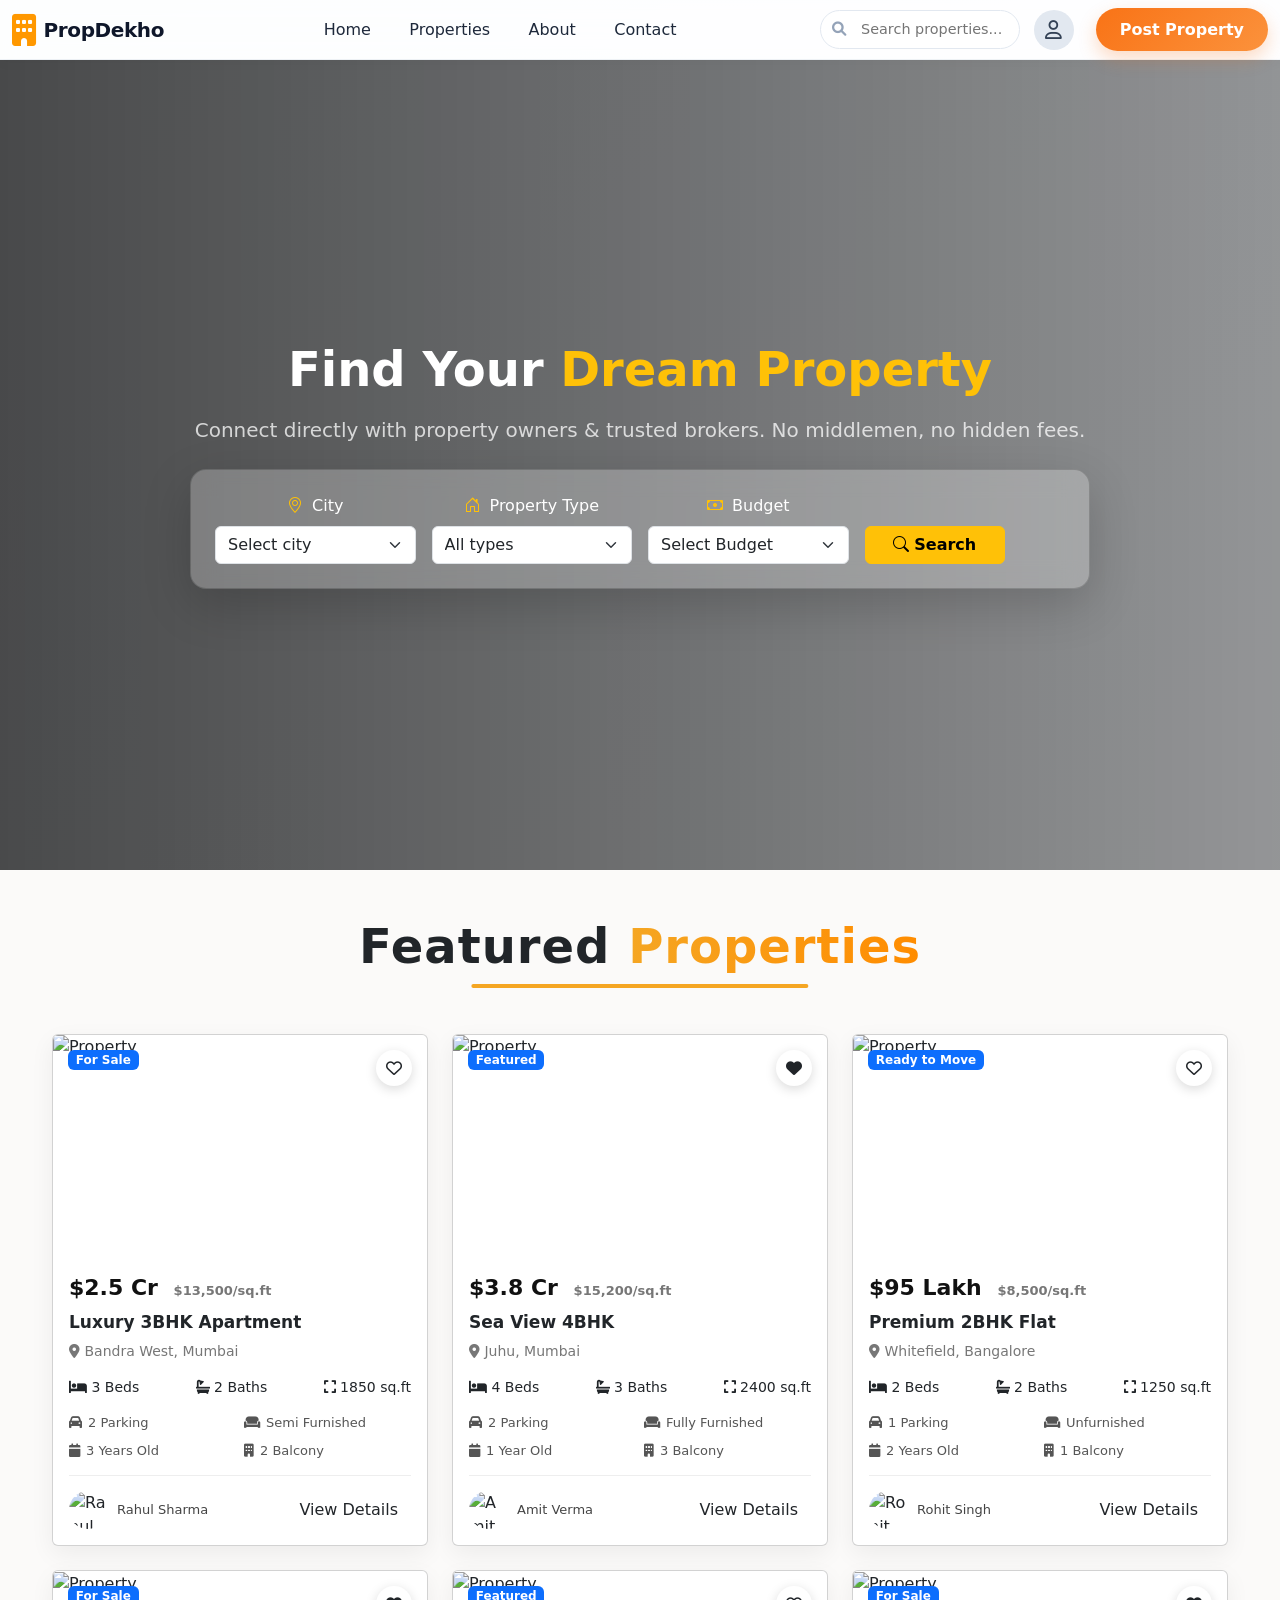
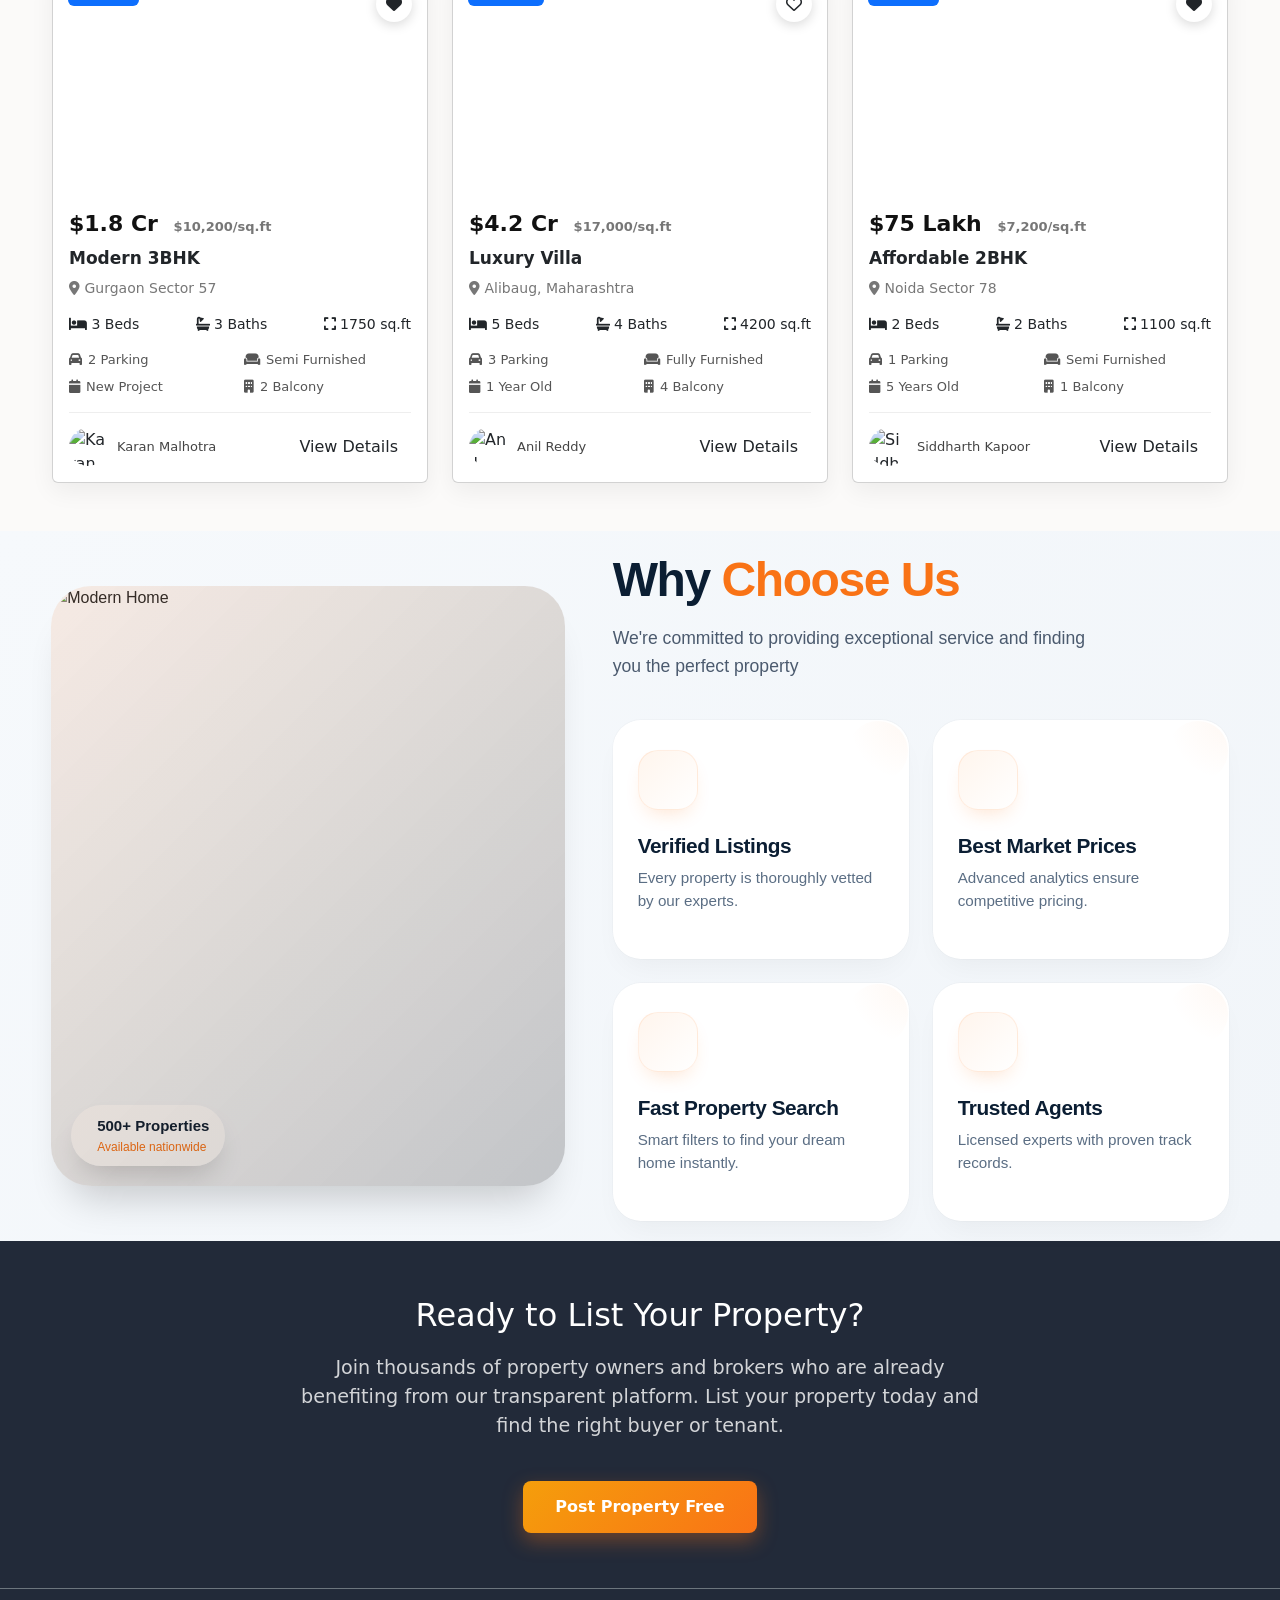
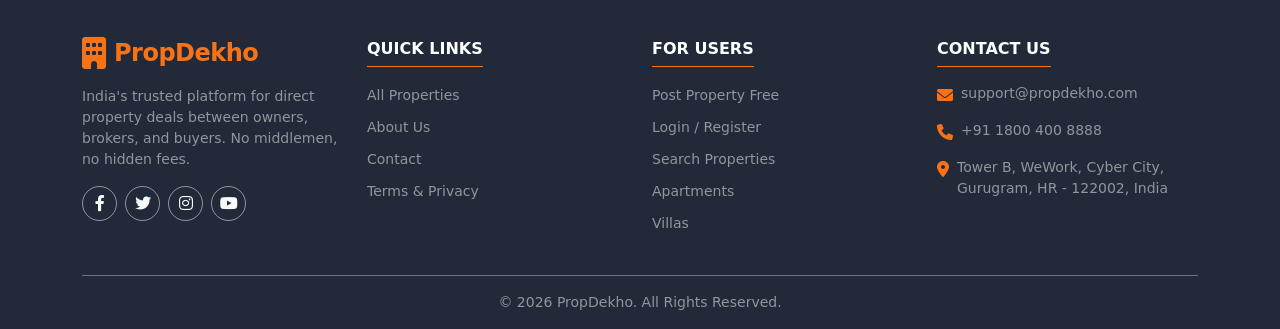
==== index.html @ 23acc767 "Fist comment" ====
<!DOCTYPE html>
<html lang="en">

<head>
  <meta charset="UTF-8">
  <meta name="viewport" content="width=device-width, initial-scale=1.0">
  <title>PropDekho · Modern Navbar with Features</title>
  <link rel="stylesheet" href="nav.css">
  <link rel="stylesheet" href="style.css">
  <!-- Bootstrap 5 CSS -->
  <link href="https://cdn.jsdelivr.net/npm/bootstrap@5.3.2/dist/css/bootstrap.min.css" rel="stylesheet">
  <link href="https://cdn.jsdelivr.net/npm/bootstrap-icons@1.11.3/font/bootstrap-icons.css" rel="stylesheet">

  <!-- Font Awesome 6 (icons) -->
  <link rel="stylesheet" href="https://cdnjs.cloudflare.com/ajax/libs/font-awesome/6.0.0-beta3/css/all.min.css">
  <!-- Google Font: Inter (modern) -->
  <link
    href="https://fonts.googleapis.com/css2?family=Inter:opsz,wght@14..32,400;14..32,500;14..32,600;14..32,700&display=swap"
    rel="stylesheet">

  <style>
:root {
    --navy: #1d2636;
    --orange: #ff9800;
}

.text-navy { color: var(--navy); }
.text-orange { color: var(--orange); }

#authOverlay {
    position: fixed;
    top: 0;
    left: 0;
    width: 100%;
    height: 100%;
    z-index: 999;
    background: rgba(0, 0, 0, 0.4);
    backdrop-filter: blur(8px);
    -webkit-backdrop-filter: blur(8px);
    opacity: 0; /* Shuru mein invisible */
    transition: opacity 0.3s ease;
}
#authOverlay.active {
    opacity: 1; 
}
.auth-modal {
    position: fixed;
    top: 90px;
    left: 50%;
    transform: translateX(-50%) scale(0.95);
    opacity: 0;
    transition: all 0.3s ease;
    z-index: 1050; 
    pointer-events: auto;   
    width: 90%;
    max-width: 420px;
}
.auth-modal.active {
    opacity: 1;
    transform: translateX(-50%) scale(1);
}
@media (max-width: 576px) {
    .auth-modal {
        top: calc(var(--navbar-height, 60px) + 25px); 
        width: 95%;
    }
}
.auth-card {
    background: #fff;
    border-radius: 20px;
    border-top: 6px solid var(--orange);
    box-shadow: 0 20px 40px rgba(0,0,0,0.08);
    overflow: hidden;
    padding: 25px;
}
.form-control {
    padding: 12px 16px;
    border-radius: 12px;
    border: 1.5px solid #ebebeb;
    background-color: #fbfbfb;
    transition: all 0.2s ease;
}
.form-control:focus {
    border-color: var(--orange);
    box-shadow: 0 0 0 4px rgba(255,152,0,0.1);
    outline: none;
}
.btn-orange {
    background-color: var(--orange);
    color: white;
    padding: 12px;
    font-weight: 600;
    border-radius: 12px;
    border: none;
    width: 100%;
    margin-top: 10px;
    transition: 0.3s;
}
.btn-orange:hover {
    background-color: #e68a00;
    transform: translateY(-2px);
    box-shadow: 0 8px 20px rgba(255,152,0,0.25);
}
.close-btn {
    position: absolute;
    top: -3px;
    right: -2px;
    width: 35px;
    height: 35px;
    border-radius: 50%;
    display: flex;
    align-items: center;         
    justify-content: center;    
    font-size: 20px;
    font-weight: bold;           
    line-height: 1;              
    color: #121111;
    cursor: pointer;
    z-index: 1001;
    box-shadow: 0 4px 12px rgba(0,0,0,0.15);
    transition: all 0.3s ease;
}
.fade-in {
    animation: fadeIn 0.4s ease-in;
}
@keyframes fadeIn {
    from { opacity: 0; transform: translateY(10px); }
    to { opacity: 1; transform: translateY(0); }
}
.login-link, #switchToSignup, #switchToLogin {
    cursor: pointer;
    text-decoration: none;
    font-weight: 600;
    color: var(--navy);
}
.login-link:hover, #switchToSignup:hover, #switchToLogin:hover {
   color: var(--orange); 
  }
#signupForm { 
  max-height: 80vh;
 overflow-y: auto; 
}
  </style>


</head>

<body>

  <!----------------------------------- Modern Sticky Navbar ------------------------------>
  <!--------------------------------------------------------------------------------------->
  <nav class="navbar navbar-expand-lg fixed-top navbar-modern" id="mainNavbar">
    <div class="container-fluid ">
      <!-- Logo -->
      <a class="navbar-brand" href="#">
        <i class="fas fa-building"></i> PropDekho
      </a>
      <!-------------------------------------- dropdown mobile  ------------------------------->
      <!--------------------------------------------------------------------------------------->
      <div class="dropdown mobile ms-auto me-1">
        <button class="btn dropdown-toggle no-arrow p-0" type="button" data-bs-toggle="dropdown" aria-expanded="false">
          <div class="user-avatar">
            <i class="far fa-user"></i>
          </div>
        </button>
        <ul class="dropdown-menu dropdown-menu-end mt-2 p-2" style="min-width: 200px;">
          <li><a class="dropdown-item" href="#" id="openSignup"><i class="bi bi-person"></i>Signup</a></li>
          <li><a class="dropdown-item" href="#" id="openLogin"><i class="bi bi-box-arrow-in-right"></i>Login</a></li>

        </ul>
      </div>
      <!-------------------------------------- Animated hamburger ----------------------------->
      <!--------------------------------------------------------------------------------------->
      <button class="navbar-toggler" type="button" data-bs-toggle="collapse" data-bs-target="#navbarContent"
        aria-controls="navbarContent" aria-expanded="false" aria-label="Toggle navigation">
        <i class="fas fa-bars"></i>
      </button>
      <!------------------------- Main navigation with mega dropdown ------------------------->
      <!-------------------------------------------------------------------------------------->

      <div class="collapse navbar-collapse" id="navbarContent">
        <ul class="navbar-nav mx-auto mb-2 mb-lg-0">
          <li class="nav-item">
            <a class="nav-link" href="#"><span>Home</span></a>
          </li>
          <li class="nav-item ">
            <a class="nav-link" href="#"> <span>Properties</span> </a>
          </li>
          <li class="nav-item">
            <a class="nav-link" href="#"><span>About</span></a>
          </li>
          <li class="nav-item">
            <a class="nav-link" href="#"><span>Contact</span></a>
          </li>
        </ul>
        <!---------------------------------- Search bar (desktop)------------------------------->
        <!-------------------------------------------------------------------------------------->
        <div class="right-actions">
          <div class="search-wrapper d-none d-lg-flex">
            <i class="fas fa-search search-icon-absolute"></i>
            <input type="text" class="search-input" placeholder="Search properties...">
          </div>
          <!----------------------- User avatar dropdown (laptop desktop)------------------------->
          <!-------------------------------------------------------------------------------------->
          <div class="dropdown desktop">
            <button class="btn dropdown-toggle no-arrow p-0" type="button" data-bs-toggle="dropdown"
              aria-expanded="false">
              <div class="user-avatar">
                <i class="far fa-user"></i>
              </div>
            </button>
            <ul class="dropdown-menu dropdown-menu-end mt-2 p-2" style="min-width: 200px;">
              <li><a class="dropdown-item" href="#" id="openSignup2"><i class="bi bi-person me-1"></i>Signup</a></li>
              <li><a class="dropdown-item" href="#" id="openLogin2"><i class="bi bi-box-arrow-in-right me-1"></i>Login</a></li>
            </ul>
          </div>
          <!----------------- Prominent post property button --------------->
          <button class="btn-post ms-2">Post Property</button>
        </div>
      </div>
    </div>
  </nav>


  <!-----------------------HERO SECTION ------------------------->
  <!--------------------------------------------------------------->
  <section class="hero d-flex align-items-center text-center text-white">
    <div class="container position-relative z-2">
      <div class="row justify-content-center">
        <div class="col-lg-10">

          <h1 class="fw-bold mb-3 display-5">
            Find Your <span class="text-warning">Dream Property</span>
          </h1>

          <p class="mb-4 fs-5 opacity-75">
            Connect directly with property owners & trusted brokers. No middlemen, no hidden fees.
          </p>

          <div class="card bg-white bg-opacity-25 text-dark shadow-lg rounded-4 p-3 p-lg-4 mx-auto"
            style="max-width: 900px; backdrop-filter: blur(12px);">

            <div class="row g-3 align-items-end">

              <!-- CITY -->
              <div class="col-12 col-sm-6 col-md-3">
                <label class="form-label text-white">
                  <i class="bi bi-geo-alt text-warning me-1"></i> City
                </label>
                <select class="form-select">
                  <option>Select city</option>
                  <option>Hyd</option>
                  <option>Mpk</option>
                  <option>Kpk</option>
                </select>
              </div>

              <!-- PROPERTY TYPE -->
              <div class="col-12 col-sm-6 col-md-3">
                <label class="form-label text-white">
                  <i class="bi bi-house-door text-warning me-1"></i> Property Type
                </label>
                <select class="form-select">
                  <option>All types</option>
                  <option>Apartment</option>
                  <option>Villa</option>
                  <option>Office</option>
                </select>
              </div>

              <!-- BUDGET -->
              <div class="col-12 col-sm-6 col-md-3">
                <label class="form-label text-white">
                  <i class="bi bi-cash text-warning me-1"></i> Budget
                </label>
                <select class="form-select">
                  <option>Select Budget</option>
                  <option>10k - 50k</option>
                  <option>50k - 1L</option>
                  <option>1L+</option>
                </select>
              </div>

              <div class="col-12 col-sm-6 col-md-3 d-flex justify-content-start">
                <button class="btn btn-warning fw-semibold h-100" style="width: 140px;">
                  <i class="bi bi-search"></i> Search
                </button>
              </div>

            </div>
          </div>
        </div>
      </div>
    </div>
  </section>
  <!----------------------- Properties SECTION ------------------------->
  <!--------------------------------------------------------------->

  <section class="card-section py-5">
    <div class="container-fluid ">

      <div class="section-heading text-center">
        <h1 class="main-heading ">
          Featured <span>Properties</span>
        </h1>
      </div>

      <div class="row g-4" id="propertyRow"></div>
    </div>
  </section>

  <!----------------------- About section ------------------------->
  <!--------------------------------------------------------------->
  <section class="why-choose-section">

    <div class="section-container">

      <div class="split-layout">

        <!-- Left Image -->

        <div class="image-side">

          <img src="https://images.unsplash.com/photo-1560518883-ce09059eeffa" alt="Modern Home">

          <div class="image-badge">

            <i data-feather="home"></i>

            <div class="badge-text">
              500+ Properties
              <span>Available nationwide</span>
            </div>

          </div>

        </div>


        <!-- Right Content -->

        <div class="content-side">

          <div class="content-header">

            <h2>
              Why <span class="highlight">Choose Us</span>
            </h2>

            <p>We're committed to providing exceptional service and finding you the perfect property</p>

          </div>


          <div class="cards-grid">

            <div class="feature-card">
              <div class="icon-wrapper">
                <i data-feather="check-circle"></i>
              </div>
              <h3 class="feature-title">Verified Listings</h3>
              <p class="feature-desc">Every property is thoroughly vetted by our experts.</p>
            </div>


            <div class="feature-card">
              <div class="icon-wrapper">
                <i data-feather="trending-down"></i>
              </div>
              <h3 class="feature-title">Best Market Prices</h3>
              <p class="feature-desc">Advanced analytics ensure competitive pricing.</p>
            </div>


            <div class="feature-card">
              <div class="icon-wrapper">
                <i data-feather="zap"></i>
              </div>
              <h3 class="feature-title">Fast Property Search</h3>
              <p class="feature-desc">Smart filters to find your dream home instantly.</p>
            </div>


            <div class="feature-card">
              <div class="icon-wrapper">
                <i data-feather="shield"></i>
              </div>
              <h3 class="feature-title">Trusted Agents</h3>
              <p class="feature-desc">Licensed experts with proven track records.</p>
            </div>

          </div>

        </div>

      </div>

    </div>

  </section>

   <!----------------------- Why Choose Us section ------------------------->
  <!------------------------------------------------------------------------>
  <section class="cta">
    <div class="container cta-box">
      <h2>Ready to List Your Property?</h2>
      <p>
        Join thousands of property owners and brokers who are already
        benefiting from our transparent platform. List your property today
        and find the right buyer or tenant.
      </p>

      <div class="cta-buttons">
        <a href="#" class="btn-primary">Post Property Free</a>
      </div>
    </div>
  </section>

  <!----------------------- footer section ------------------------->
  <!--------------------------------------------------------------->
  <footer class="text-white pt-5 pb-3 border-top border-secondary" style="background-color: #222A39;">
    <div class="container">
      <div class="row gy-4">

        <div class="col-12 col-md-6 col-lg-3">
          <div class="d-flex align-items-center gap-2 mb-3">
            <div style="color: #F97316; font-size: 2rem; line-height: 1;">
              <i class="fas fa-building"></i>
            </div>
            <h4 class="fw-bold mb-0" style="color: #F97316; letter-spacing: -0.5px;">
              PropDekho
            </h4>
          </div>

          <p class="text-white-50 small mb-3">
            India's trusted platform for direct property deals between owners, brokers, and buyers. No middlemen, no
            hidden fees.
          </p>

          <div class="d-flex gap-2">
            <a href="#" class="btn btn-outline-light rounded-circle social-icon-btn"
              style="width: 35px; height: 35px; display: flex; align-items: center; justify-content: center;">
              <i class="fab fa-facebook-f"></i>
            </a>

            <a href="#" class="btn btn-outline-light rounded-circle social-icon-btn"
              style="width: 35px; height: 35px; display: flex; align-items: center; justify-content: center;">
              <i class="fab fa-twitter"></i>
            </a>

            <a href="#" class="btn btn-outline-light rounded-circle social-icon-btn"
              style="width: 35px; height: 35px; display: flex; align-items: center; justify-content: center;">
              <i class="fab fa-instagram"></i>
            </a>

            <a href="#" class="btn btn-outline-light rounded-circle social-icon-btn"
              style="width: 35px; height: 35px; display: flex; align-items: center; justify-content: center;">
              <i class="fab fa-youtube"></i>
            </a>
          </div>
        </div>

        <div class="col-6 col-md-6 col-lg-3">
          <h6 class="fw-bold mb-3 border-bottom pb-2 d-inline-block" style="border-color: #F97316 !important;">
            QUICK LINKS
          </h6>
          <ul class="list-unstyled">
            <li class="mb-2"><a href="#" class="text-white-50 text-decoration-none small">All Properties</a></li>
            <li class="mb-2"><a href="#" class="text-white-50 text-decoration-none small">About Us</a></li>
            <li class="mb-2"><a href="#" class="text-white-50 text-decoration-none small">Contact</a></li>
            <li><a href="#" class="text-white-50 text-decoration-none small">Terms & Privacy</a></li>
          </ul>
        </div>

        <div class="col-6 col-md-6 col-lg-3">
          <h6 class="fw-bold mb-3 border-bottom pb-2 d-inline-block" style="border-color: #F97316 !important;">
            FOR USERS
          </h6>
          <ul class="list-unstyled">
            <li class="mb-2"><a href="#" class="text-white-50 text-decoration-none small">Post Property Free</a></li>
            <li class="mb-2"><a href="#" class="text-white-50 text-decoration-none small">Login / Register</a></li>
            <li class="mb-2"><a href="#" class="text-white-50 text-decoration-none small">Search Properties</a></li>
            <li class="mb-2"><a href="#" class="text-white-50 text-decoration-none small">Apartments</a></li>
            <li><a href="#" class="text-white-50 text-decoration-none small">Villas</a></li>
          </ul>
        </div>

        <div class="col-12 col-md-6 col-lg-3">
          <h6 class="fw-bold mb-3 border-bottom pb-2 d-inline-block" style="border-color: #F97316 !important;">
            CONTACT US
          </h6>
          <div class="d-flex align-items-start gap-2 mb-3">
            <i class="fas fa-envelope mt-1" style="color: #F97316;"></i>
            <a href="mailto:support@propdekho.com"
              class="text-white-50 text-decoration-none small">support@propdekho.com</a>
          </div>
          <div class="d-flex align-items-start gap-2 mb-3">
            <i class="fas fa-phone mt-1" style="color: #F97316;"></i>
            <a href="tel:+9118004008888" class="text-white-50 text-decoration-none small">+91 1800 400 8888</a>
          </div>
          <div class="d-flex align-items-start gap-2">
            <i class="fas fa-map-marker-alt mt-1" style="color: #F97316;"></i>
            <span class="text-white-50 small">
              Tower B, WeWork, Cyber City, Gurugram, HR - 122002, India
            </span>
          </div>
        </div>

      </div>

      <div class="border-top border-secondary mt-4 pt-3 text-center">
        <p class="text-white-50 small mb-0">© 2026 PropDekho. All Rights Reserved.</p>
      </div>
    </div>
  </footer>

 <!----------------------- Modal ------------------------->
  <!--------------------------------------------------------------->

  <!-- Overlay -->
<div id="authOverlay" class="d-none"></div>

<!-- Auth Modal -->
<div id="authModal" class="auth-modal d-none">

    <!-- Close Button -->
    <span class="close-btn" id="closeModal">&times;</span>

    <!-- LOGIN -->
    <div id="loginForm" class="auth-card fade-in">
        <div class="card-body">
            <div class="text-center mb-4">
                <h3 class="fw-bold text-navy mb-0">Login <span class="text-orange">Account</span></h3>
                <p class="text-muted small">Welcome back! Please enter your details.</p>
            </div>

            <form action="dashboard.php" method="POST">
                <div class="mb-3">
                    <label class="form-label small fw-semibold text-secondary">Email Address</label>
                    <input type="email" class="form-control form-control-lg fs-6 rounded-3" placeholder="Enter your email" required>
                </div>

                <div class="mb-3">
                    <label class="form-label small fw-semibold text-secondary">Password</label>
                    <input type="password" class="form-control form-control-lg fs-6 rounded-3" placeholder="••••••••" required>
                </div>

                <div class="d-flex justify-content-between align-items-center mb-4">
                    <div class="form-check">
                        <input type="checkbox" class="form-check-input" id="rem">
                        <label class="form-check-label small text-muted" for="rem">Remember me</label>
                    </div>
                    <a href="#" class="small text-decoration-none fw-semibold text-orange">Forgot?</a>
                </div>

                <button type="submit" class="btn btn-orange w-100 py-3 fw-bold rounded-3 border-0 shadow-sm">Sign In</button>
                
            </form>

            <div class="text-center mt-4">
                <p class="text-muted small mb-0">New here? 
                    <a href="#" id="switchToSignup" class="text-navy fw-bold text-decoration-none">Create Account</a>
                </p>
            </div>
        </div>
    </div>

    <!-- SIGNUP -->
    <div id="signupForm" class="auth-card fade-in d-none">
        <div class="card-body">
            <div class="text-center mb-4">
                <h4>Create <span class="text-orange">Account</span></h4>
                <p class="text-muted small">Fill the form to get started</p>
            </div>

            <form action="register_process.php" method="POST">
                <div class="form-group">
                    <label class="form-label">Full Name</label>
                    <input type="text" class="form-control" placeholder="Enter full name" required>
                </div>

                <div class="form-group">
                    <label class="form-label">Email Address</label>
                    <input type="email" class="form-control" placeholder="example@mail.com" required>
                </div>

                <div class="form-group">
                    <label class="form-label">Password</label>
                    <input type="password" class="form-control" placeholder="Create password" required>
                </div>

                <div class="form-group mb-3">
                    <label class="form-label">Confirm Password</label>
                    <input type="password" class="form-control" placeholder="Repeat password" required>
                </div>

                <button type="submit" class="btn-orange">Register Now</button>
            </form>

            <div class="text-center mt-3">
                <p class="text-muted small mb-0">Already a member? 
                    <a href="#" id="switchToLogin" class="login-link ms-1">Login Instead</a>
                </p>
            </div>
        </div>
    </div>

</div>
  <!-- Bootstrap JS -->
  <script src="https://cdn.jsdelivr.net/npm/bootstrap@5.3.2/dist/js/bootstrap.bundle.min.js"></script>
  <!-- Optional: scroll effect to add class -->
  <script src="script.js"></script>
  <script src="https://cdnjs.cloudflare.com/ajax/libs/feather-icons/4.29.2/feather.min.js"></script>

  <script>
    feather.replace();
  </script>
</body>

</html>
---- nav.css ----
* {
  margin: 0;
  padding: 0;
  box-sizing: border-box;
}

:root {
      --orange: #f97316;
      --orange-light: #ffedd5;
      --orange-hover: #ea580c;
      --gray-bg: #f8fafc;
      --shadow-sm: 0 4px 12px rgba(0, 0, 0, 0.03);
      --shadow-md: 0 8px 24px rgba(0, 0, 0, 0.06);
      --blur-bg: rgba(255, 255, 255, 0.8);
    }

    body {
      font-family: 'Inter', sans-serif;
      background: linear-gradient(145deg, #f1f5f9 0%, #ffffff 100%);
      /* min-height: 200vh; */
      padding-top: 60px;
    }

    /* modern navbar base */
    .navbar-modern {
      background: rgba(255, 255, 255, 0.85);
      backdrop-filter: blur(10px);
      -webkit-backdrop-filter: blur(10px);
      box-shadow: var(--shadow-sm);
      transition: all 0.3s ease;
      padding: 0.75rem 1.5rem;
    }

    .navbar-modern.navbar-scrolled {
      background: rgba(255, 255, 255, 0.95);
      backdrop-filter: blur(12px);
      box-shadow: var(--shadow-md);
    }

    /* brand */
    .navbar-brand {
      display: flex;
      align-items: center;
      gap: 0.5rem;
      font-weight: 700;
      font-size: 1.7rem;
      color: #0f172a !important;
      letter-spacing: -0.02em;
    }

    .navbar-brand i {
      color: var(--orange);
      font-size: 2rem;
      transition: transform 0.3s ease;
    }

    .navbar-brand:hover i {
      transform: rotate(-5deg) scale(1.1);
    }

    /* nav links */
    .navbar-nav .nav-link {
      font-weight: 500;
      color: #1e293b;
      padding: 0.6rem 1.2rem !important;
      border-radius: 40px;
      transition: all 0.2s;
      position: relative;
    }

    .navbar-nav .nav-link.active {
      background: var(--orange-light);
      color: var(--orange) !important;
      font-weight: 600;
    }

    /* dropdown / mega menu */
    .dropdown-menu {
      border: none;
      box-shadow: var(--shadow-md);
      border-radius: 24px;
      padding: 1.5rem;
      background: rgba(255, 255, 255, 0.98);
      backdrop-filter: blur(8px);
      margin-top: 0.5rem;
    }

    .dropdown-mega {
      min-width: 600px;
    }

    .mega-content {
      display: flex;
      gap: 2rem;
    }

    .mega-col {
      flex: 1;
    }

    .mega-col h6 {
      color: var(--orange);
      font-weight: 600;
      margin-bottom: 1rem;
      font-size: 1rem;
      letter-spacing: 0.5px;
    }

    .mega-col .dropdown-item {
      padding: 0.5rem 0;
      background: transparent;
      color: #334155;
      border-radius: 0;
      transition: padding 0.2s;
    }

    .mega-col .dropdown-item:hover {
      background: transparent;
      color: var(--orange);
      padding-left: 8px;
    }

    /* right side icons/buttons */
    .right-actions {
      display: flex;
      align-items: center;
      gap: 0.8rem;
    }

    /* search input (desktop) */
    .search-wrapper {
      position: relative;
      display: flex;
      align-items: center;
    }

    .search-input {
      border: 1px solid #e2e8f0;
      border-radius: 40px;
      padding: 0.5rem 1rem 0.5rem 2.5rem;
      font-size: 0.9rem;
      width: 200px;
      transition: width 0.3s, box-shadow 0.2s;
      background: rgba(255, 255, 255, 0.7);
    }

    .search-input:focus {
      width: 260px;
      outline: none;
      border-color: var(--orange);
      box-shadow: 0 0 0 3px rgba(249, 115, 22, 0.2);
    }

    .search-icon-absolute {
      position: absolute;
      left: 12px;
      color: #94a3b8;
      pointer-events: none;
      font-size: 0.9rem;
    }

    /* icon buttons with badge */
    .icon-btn {
      background: transparent;
      border: none;
      font-size: 1.3rem;
      color: #475569;
      padding: 0.4rem 0.6rem;
      border-radius: 50%;
      transition: all 0.2s;
      position: relative;
      display: flex;
      align-items: center;
      justify-content: center;
    }

    .icon-btn:hover {
      background: #f1f5f9;
      color: var(--orange);
    }

    .badge-count {
      position: absolute;
      top: -2px;
      right: -2px;
      background: var(--orange);
      color: white;
      font-size: 0.7rem;
      font-weight: 600;
      padding: 0.2rem 0.4rem;
      border-radius: 20px;
      min-width: 18px;
      line-height: 1;
    }

    /* Underline exactly under text */
    .nav-link span {
      position: relative;
      display: inline-block;
      /* width = text width */
    }

    .nav-link span::after {
      content: "";
      position: absolute;
      left: 0;
      bottom: -5px;
      width: 0;
      height: 1px;
      background-color: orange;
      transition: width 0.3s ease;
    }

    .nav-link:hover span::after {
      width: 100%;
    }

    .nav-link:hover {
      color: orange;
    }


    /* user avatar dropdown */
    .user-avatar {
      width: 40px;
      height: 40px;
      background: #e2e8f0;
      border-radius: 50%;
      display: flex;
      align-items: center;
      justify-content: center;
      color: #334155;
      font-size: 1.2rem;
      transition: 0.2s;
      border: 2px solid transparent;
    }

    .user-avatar:hover {
      border-color: var(--orange);
      background: #fff7ed;
    }

    .dropdown-toggle.no-arrow::after {
      display: none !important;
    }

    /* post button */
    .btn-post {
      background: linear-gradient(135deg, #f97316 0%, #fb923c 100%);
      border: none;
      padding: 0.6rem 1.5rem;
      border-radius: 40px;
      font-weight: 600;
      color: white;
      display: flex;
      align-items: center;
      gap: 0.5rem;
      transition: all 0.3s;
      box-shadow: 0 8px 18px rgba(249, 115, 22, 0.25);
    }

    .btn-post:hover {
      background: linear-gradient(135deg, #ea580c 0%, #f97316 100%);
      transform: translateY(-3px);
      box-shadow: 0 15px 25px rgba(249, 115, 22, 0.35);
    }

    /* mobile adjustments */
    @media (max-width: 991.98px) {
      .navbar-modern {
        padding: 0.5rem 1rem;
      }

      .right-actions {
        flex-direction: column;
        align-items: stretch;
        width: 100%;
        margin-top: 1rem;
        gap: 0.8rem;
      }

      .search-wrapper {
        width: 100%;
      }

      .search-input {
        width: 100%;
      }

      .search-input:focus {
        width: 100%;
      }

      .icon-btn {
        background: #f1f5f9;
        border-radius: 30px;
        padding: 0.7rem;
        justify-content: center;
        width: 100%;
      }

      .badge-count {
        right: 10px;
      }

      .user-avatar {
        width: 100%;
        border-radius: 30px;
        padding: 0.6rem;
        gap: 0.5rem;

      }

      .btn-post {
        justify-content: center;
      }

      /* mega menu on mobile becomes stacked */
      .dropdown-mega {
        min-width: auto;

      }

      .mega-content {
        flex-direction: column;
        gap: 1rem;
      }

      .navbar-collapse {
        max-height: 80vh;
        overflow-y: auto;
      }
    }

    /* hamburger animation */
    .navbar-toggler {
      border: none;
      padding: 0.5rem;
      color: #1e293b;
      transition: transform 0.2s;
    }

    .navbar-toggler:focus {
      box-shadow: none;
    }

    .navbar-toggler[aria-expanded="true"] i {
      transform: rotate(90deg);
    }

    .navbar-toggler i {
      font-size: 1.8rem;
      transition: transform 0.3s ease;
    }

    /* dummy content */
    .content-section {
      max-width: 1200px;
      margin: 3rem auto;
      padding: 2rem;
      background: rgba(255, 255, 255, 0.6);
      backdrop-filter: blur(6px);
      border-radius: 40px;
      box-shadow: 0 25px 50px -12px rgba(0, 0, 0, 0.15);
    }

    @media (min-width: 1000px) {
      .mobile {
        display: none;
      }
    }

    @media (max-width: 991.98px) {
      .desktop {
        display: none;
      }
    }
---- style.css ----
body{
  font-family:'Inter',sans-serif;
}

/* <!----------------------- hero section -------------------------> */

.hero {
  min-height: 90vh;
  background: url('https://images.unsplash.com/photo-1600585154340-be6161a56a0c') center/cover no-repeat;
  position: relative;
}

.hero::before {
  content: "";
  position: absolute;
  inset: 0;
  background: linear-gradient(to right, rgba(0,0,0,0.7), rgba(0,0,0,0.4));
  z-index: 1;
}
.dropdown-menu .dropdown-item:hover, 
.dropdown-menu .dropdown-item:focus {
    background-color: #f8f9fa; 
    color: #333;             
    outline: none;            
}
.dropdown-menu .dropdown-item:hover i {
    color: #ff6600;
}


/* <!----------------------- Properties section -------------------------> */

.card-section  {
  background: #f3f5f8;
  padding: 40px;
}

.card {
  background: #fff;
  border-radius: 14px;
  overflow: hidden;
  box-shadow: 0 8px 25px rgba(0,0,0,0.06);
  transition: 0.3s ease;
  border: 1px solid #eaeaea;
  height: 100%; /* make cards equal height in grid */
}

.card:hover {
  transform: translateY(-6px);
  box-shadow: 0 15px 40px rgba(0,0,0,0.1);
}

.card-img {
  position: relative;
  height: 220px;
  overflow: hidden;
}

.card-img img {
  width: 100%;
  height: 100%;
  object-fit: cover;
  transition: 0.4s;
}

.card:hover img {
  transform: scale(1.08);
}

.badge {
  position: absolute;
  top: 15px;
  left: 15px;
  background: #0d6efd;
  color: #fff;
  padding: 5px 12px;
  font-size: 12px;
  border-radius: 4px;
}

.wishlist {
  position: absolute;
  top: 15px;
  right: 15px;
  background: #fff;
  width: 36px;
  height: 36px;
  border-radius: 50%;
  display: flex;
  align-items: center;
  justify-content: center;
  cursor: pointer;
  box-shadow: 0 3px 12px rgba(0,0,0,0.15);
}

.wishlist.active i {
  color: red;
}

.card-body {
  padding: 20px;
}

.price {
  font-size: 22px;
  font-weight: bold;
  color: #111;
}

.price span {
  font-size: 13px;
  color: #777;
  margin-left: 8px;
}

.title {
  font-size: 17px;
  margin: 6px 0;
  font-weight: 600;
}

.location {
  font-size: 14px;
  color: #777;
  margin-bottom: 15px;
}

.main-features {
  display: flex;
  justify-content: space-between;
  margin-bottom: 15px;
  font-size: 14px;
  font-weight: 500;
}

.extra-details {
  display: grid;
  grid-template-columns: repeat(2, 1fr);
  gap: 8px;
  font-size: 13px;
  color: #555;
  margin-bottom: 15px;
}

.extra-details div {
  display: flex;
  align-items: center;
  gap: 6px;
}

.agent {
  display: flex;
  justify-content: space-between;
  align-items: center;
  border-top: 1px solid #eee;
  padding-top: 15px;
}

.agent-info {
  display: flex;
  align-items: center;
  gap: 10px;
}

.agent-info img {
  width: 38px;
  height: 38px;
  border-radius: 50%;
  object-fit: cover;
}

.agent-info span {
  font-size: 13px;
  color: #444;
}

.btn {
  background: #0d6efd;
  color: #fff;
  padding: 7px 14px;
  border: none;
  border-radius: 6px;
  font-size: 13px;
  cursor: pointer;
}

.btn:hover {
  background: #084298;
}

.card-section {
  background-color: #FBFAF9;
}

.section-heading {
  margin-bottom: 50px;
  animation: fadeSlide 1s ease forwards;
  opacity: 0;
}

.main-heading {
 font-size:clamp(28px,4vw,48px);
  font-weight: 700;
  letter-spacing: 1px;
  position: relative;
  display: inline-block;
}

.main-heading span {
 background: linear-gradient(90deg, #F5A623, #FF8C00);
  -webkit-background-clip: text;
  -webkit-text-fill-color: transparent;
}

.main-heading::after {
  content: "";
  position: absolute;
  width: 60%;
  height: 4px;
  background: #F5A623;
  left: 50%;
  transform: translateX(-50%);
  bottom: -12px;
  border-radius: 5px;

}

.sub-heading {
  font-size: 16px;
  color: #6c757d;
  margin-top: 20px;
}

/* Animation */
@keyframes fadeSlide {
  from {
    opacity: 0;
    transform: translateY(15px);
  }
  to {
    opacity: 4;
    transform: translateY(0);
  }
}

/* <!----------------------- About section -------------------------> */
.why-choose-section{
padding:20px 4%;
background:linear-gradient(135deg,#f6f9fc,#f1f5f9);
font-family:'Plus Jakarta Sans',sans-serif;
}

.section-container{
max-width:1300px;
margin:auto;
}

.split-layout{
display:grid;
grid-template-columns:1fr 1.2fr;
gap:3rem;
align-items:center;
}

.image-side{
position:relative;
border-radius:40px;
overflow:hidden;
box-shadow:0 30px 40px -20px rgba(0,0,0,0.2);
height:600px;
}

.image-side img{
width:100%;
height:100%;
object-fit:cover;
transition:transform .6s ease;
}

.image-side:hover img{
transform:scale(1.05);
}

.image-side::after{
content:'';
position:absolute;
top:0;
left:0;
right:0;
bottom:0;
background:linear-gradient(135deg,rgba(249,115,22,0.1) 0%,rgba(0,0,0,0.2) 100%);
pointer-events:none;
}

.image-badge{
position:absolute;
bottom:20px;
left:20px;
background:rgba(255,255,255,0.95);
padding:10px 16px;
border-radius:50px;
box-shadow:0 15px 30px -10px rgba(0,0,0,0.2);
display:flex;
align-items:center;
gap:10px;
backdrop-filter:blur(5px);
}

.image-badge i{
color:#f97316;
}

.badge-text{
font-weight:700;
color:#0b1e33;
font-size:15px;
}

.badge-text span{
display:block;
font-size:12px;
color:#f97316;
font-weight:500;
}

.content-header{
margin-bottom:2.5rem;
}

.content-header h2{
font-size:3rem;
font-weight:800;
letter-spacing:-0.03em;
color:#0b1e33;
line-height:1.2;
margin-bottom:1rem;
}

.content-header h2 .highlight{
color:#f97316;
position:relative;
display:inline-block;
}

.content-header h2 .highlight::after{
content:'';
position:absolute;
bottom:8px;
left:0;
width:100%;
height:8px;
background:rgba(249,115,22,0.15);
border-radius:4px;
z-index:-1;
}

.content-header p{
font-size:1.1rem;
color:#4b5a6e;
max-width:500px;
line-height:1.6;
}

.cards-grid{
display:grid;
grid-template-columns:repeat(2,1fr);
gap:1.5rem;
}

.feature-card{
background:white;
border-radius:28px;
padding:1.8rem 1.5rem;
box-shadow:0 15px 30px -10px rgba(0,0,0,0.05),0 0 0 1px rgba(0,0,0,0.02);
transition:all .3s ease;
position:relative;
overflow:hidden;
border:1px solid rgba(255,255,255,0.8);
}

.feature-card:hover{
transform:translateY(-8px);
box-shadow:0 25px 40px -15px rgba(249,115,22,0.15),0 0 0 1px rgba(249,115,22,0.1);
}

.icon-wrapper{
width:60px;
height:60px;
background:linear-gradient(135deg,#fff5ed,#ffffff);
border-radius:20px;
display:flex;
align-items:center;
justify-content:center;
margin-bottom:1.5rem;
box-shadow:0 10px 20px -8px rgba(249,115,22,0.2);
border:1px solid rgba(249,115,22,0.1);
transition:all .3s ease;
}

.feature-card:hover .icon-wrapper{
transform:scale(1.1) rotate(5deg);
border-color:#f97316;
}

.icon-wrapper i{
color:#f97316;
}

.feature-title{
font-size:1.3rem;
font-weight:700;
color:#0b1e33;
margin-bottom:0.5rem;
letter-spacing:-0.02em;
}

.feature-desc{
font-size:0.95rem;
line-height:1.5;
color:#5b6e84;
font-weight:500;
}

.feature-card::before{
content:'';
position:absolute;
top:0;
right:0;
width:60px;
height:60px;
background:radial-gradient(circle at 100% 0%,rgba(249,115,22,0.05) 0%,transparent 70%);
border-radius:50%;
pointer-events:none;
}

@media (max-width:1000px){

.split-layout{
grid-template-columns:1fr;
gap:2.5rem;
}

.image-side{
height:400px;
max-width:600px;
margin:auto;
}

.content-header{
text-align:center;
}

.content-header p{
margin:auto;
}

.cards-grid{
max-width:600px;
margin:auto;
}

}

@media (max-width:600px){

.cards-grid{
grid-template-columns:1fr;
}

.content-header h2{
font-size:2.4rem;
}

.image-side{
height:330px;
}

}

  /* <!----------------------- Why Choose Us section -------------------------> */
.cta {
    background-color: #222A39;
    color: white;
    text-align: center;
    padding: 55px 0;
}

.cta h2 {
    color: white;
    margin-bottom: 20px;
}

.cta p {
    color: rgba(255, 255, 255, 0.8);
    max-width: 700px;
    margin: 0 auto 40px;
    font-size: 1.2rem;
}
.cta-buttons{
    display:flex;
    justify-content:center;
    gap:18px;
    flex-wrap:wrap;
}

.btn-primary{
    display:inline-block;
    padding:14px 32px;
    background:linear-gradient(135deg,#f59e0b,#f97316);
    color:#fff;
    font-size:16px;
    font-weight:600;
    text-decoration:none;
    border-radius:8px;
    transition:all 0.3s ease;
    box-shadow:0 8px 20px rgba(249,115,22,0.35);
}

.btn-primary:hover{
    background:linear-gradient(135deg,#f97316,#ea580c);
    transform:translateY(-3px);
    box-shadow:0 12px 25px rgba(249,115,22,0.45);
}

.btn-outline{
    display:inline-block;
    padding:14px 32px;
    border:2px solid #f59e0b;
    color:#f59e0b;
    font-size:16px;
    font-weight:600;
    text-decoration:none;
    border-radius:8px;
    transition:all 0.3s ease;
}

.btn-outline:hover{
    background:#f59e0b;
    color:#fff;
    transform:translateY(-3px);
}


/* <!----------------------- footer section -------------------------> */

.social-icon-btn {
    transition: all 0.3s ease !important;
    border-color: rgba(255, 255, 255, 0.5) !important;
}

.social-icon-btn:hover {
    background-color: #F97316 !important; 
    border-color: #F97316 !important;    
    color: white !important;            
    transform: translateY(-3px);         
    box-shadow: 0 4px 10px rgba(249, 115, 22, 0.3); 
}
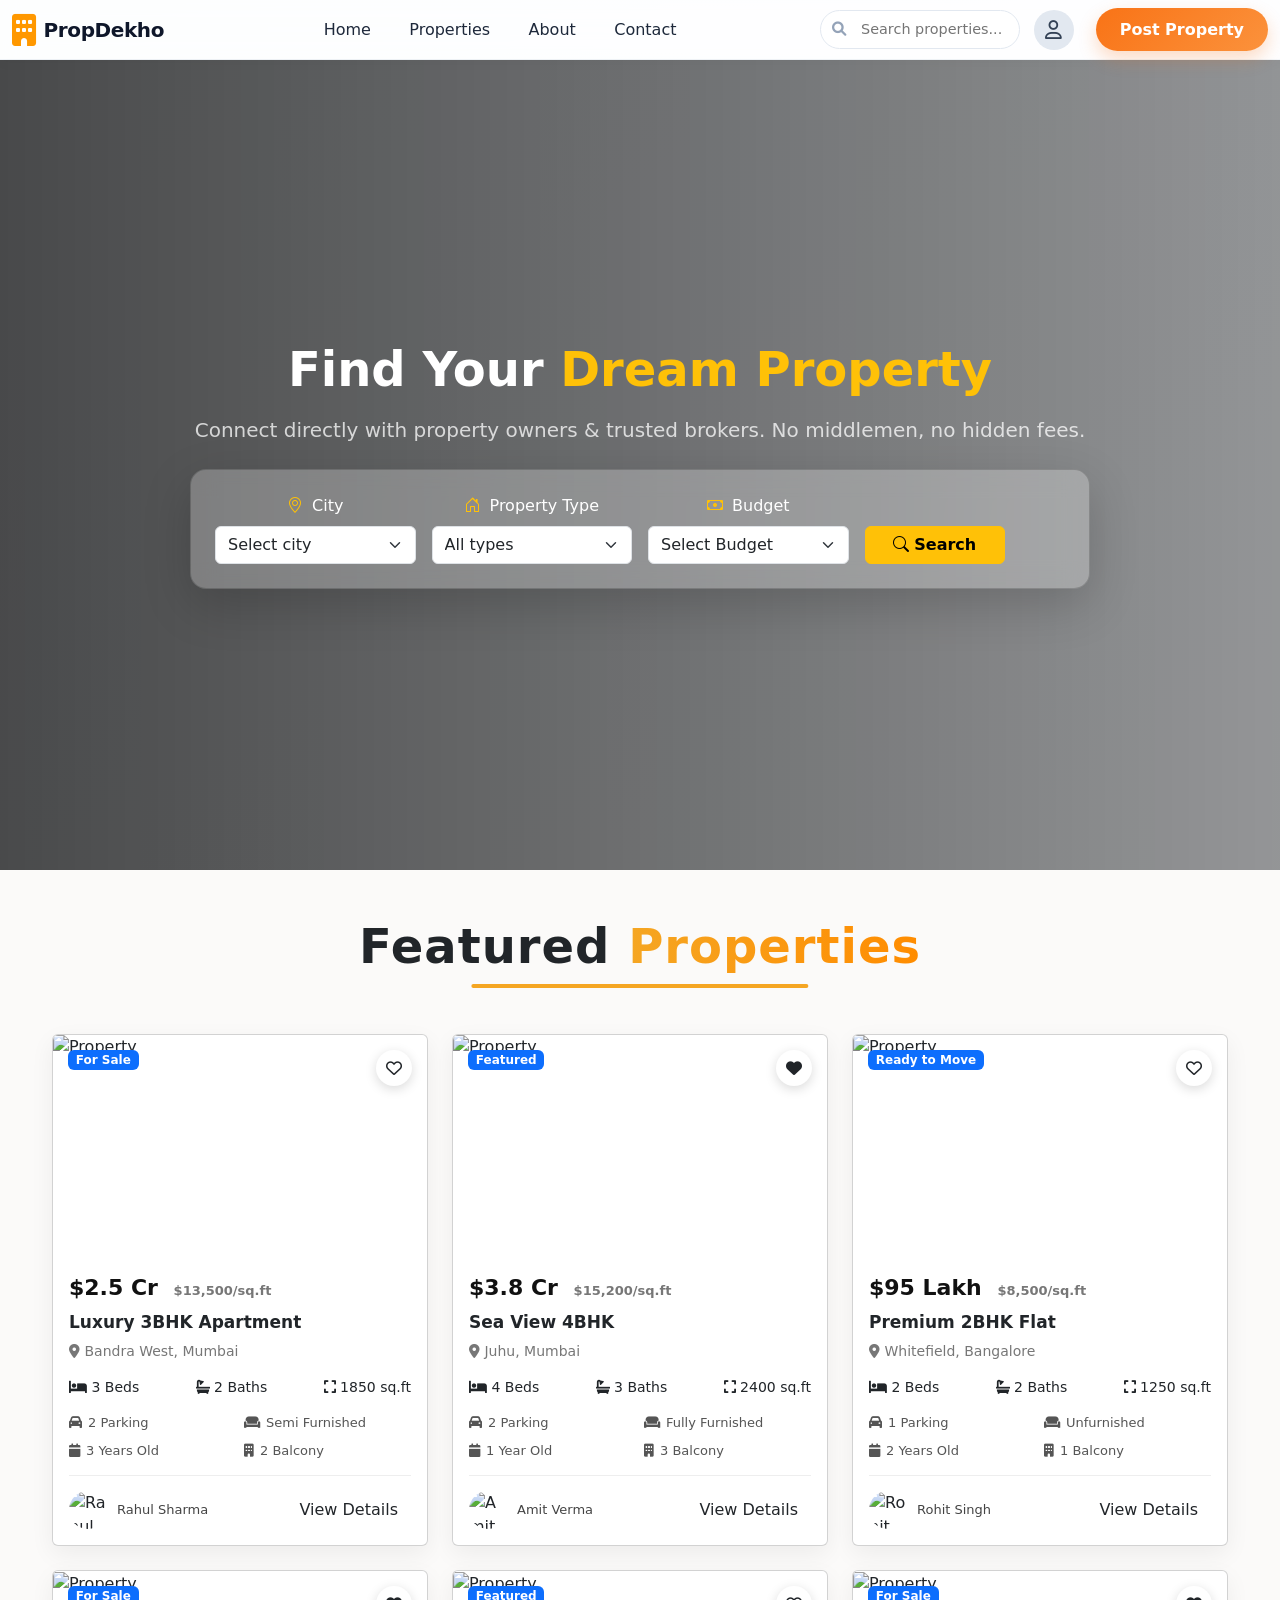
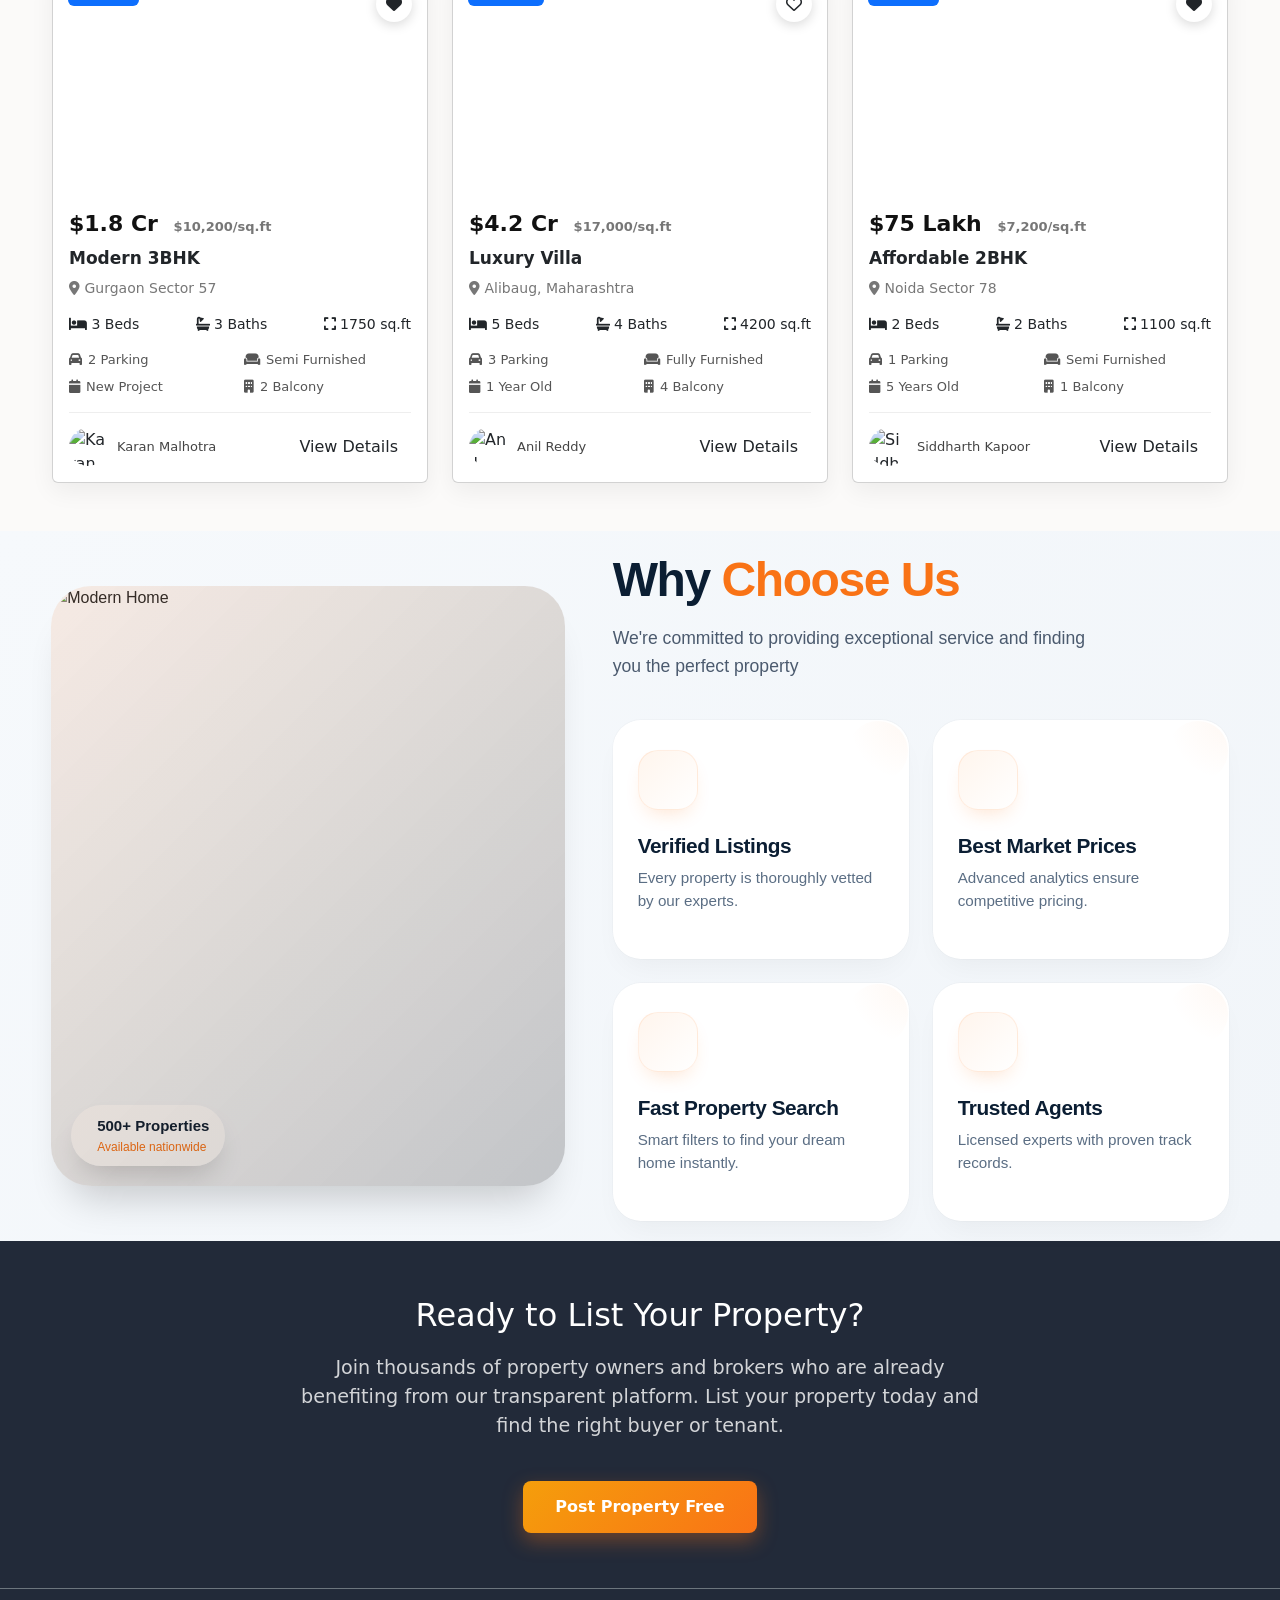
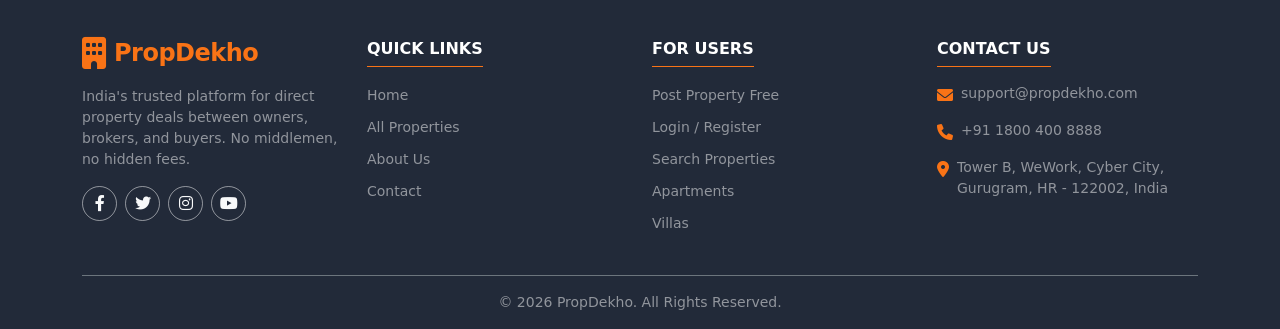
==== commit ee56536c: "." ====
--- a/index.html
+++ b/index.html
@@ -19,6 +19,7 @@
     rel="stylesheet">
 
   <style>
+    
 :root {
     --navy: #1d2636;
     --orange: #ff9800;
@@ -181,16 +182,16 @@
       <div class="collapse navbar-collapse" id="navbarContent">
         <ul class="navbar-nav mx-auto mb-2 mb-lg-0">
           <li class="nav-item">
-            <a class="nav-link" href="#"><span>Home</span></a>
+            <a class="nav-link" href="#hero"><span>Home</span></a>
           </li>
           <li class="nav-item ">
-            <a class="nav-link" href="#"> <span>Properties</span> </a>
+            <a class="nav-link" href="#Properties"> <span>Properties</span> </a>
           </li>
           <li class="nav-item">
-            <a class="nav-link" href="#"><span>About</span></a>
+            <a class="nav-link" href="#About"><span>About</span></a>
           </li>
           <li class="nav-item">
-            <a class="nav-link" href="#"><span>Contact</span></a>
+            <a class="nav-link" href="#Contact"><span>Contact</span></a>
           </li>
         </ul>
         <!---------------------------------- Search bar (desktop)------------------------------->
@@ -224,7 +225,7 @@
 
   <!-----------------------HERO SECTION ------------------------->
   <!--------------------------------------------------------------->
-  <section class="hero d-flex align-items-center text-center text-white">
+  <section class="hero d-flex align-items-center text-center text-white" id="hero">
     <div class="container position-relative z-2">
       <div class="row justify-content-center">
         <div class="col-lg-10">
@@ -296,7 +297,7 @@
   <!----------------------- Properties SECTION ------------------------->
   <!--------------------------------------------------------------->
 
-  <section class="card-section py-5">
+  <section class="card-section py-5"id="Properties">
     <div class="container-fluid ">
 
       <div class="section-heading text-center">
@@ -311,7 +312,7 @@
 
   <!----------------------- About section ------------------------->
   <!--------------------------------------------------------------->
-  <section class="why-choose-section">
+  <section class="why-choose-section"id="About">
 
     <div class="section-container">
 
@@ -465,10 +466,10 @@
             QUICK LINKS
           </h6>
           <ul class="list-unstyled">
-            <li class="mb-2"><a href="#" class="text-white-50 text-decoration-none small">All Properties</a></li>
-            <li class="mb-2"><a href="#" class="text-white-50 text-decoration-none small">About Us</a></li>
-            <li class="mb-2"><a href="#" class="text-white-50 text-decoration-none small">Contact</a></li>
-            <li><a href="#" class="text-white-50 text-decoration-none small">Terms & Privacy</a></li>
+            <li class="mb-2"><a href="#hero" class="text-white-50 text-decoration-none small">Home</a></li>
+            <li class="mb-2"><a href="#Properties" class="text-white-50 text-decoration-none small">All Properties</a></li>
+            <li class="mb-2"><a href="#About" class="text-white-50 text-decoration-none small">About Us</a></li>
+            <li class="mb-2"><a href="#Contact" class="text-white-50 text-decoration-none small">Contact</a></li>
           </ul>
         </div>
 
--- a/style.css
+++ b/style.css
@@ -1,3 +1,7 @@
+html{
+ scroll-behavior: smooth;
+}
+
 body{
   font-family:'Inter',sans-serif;
 }
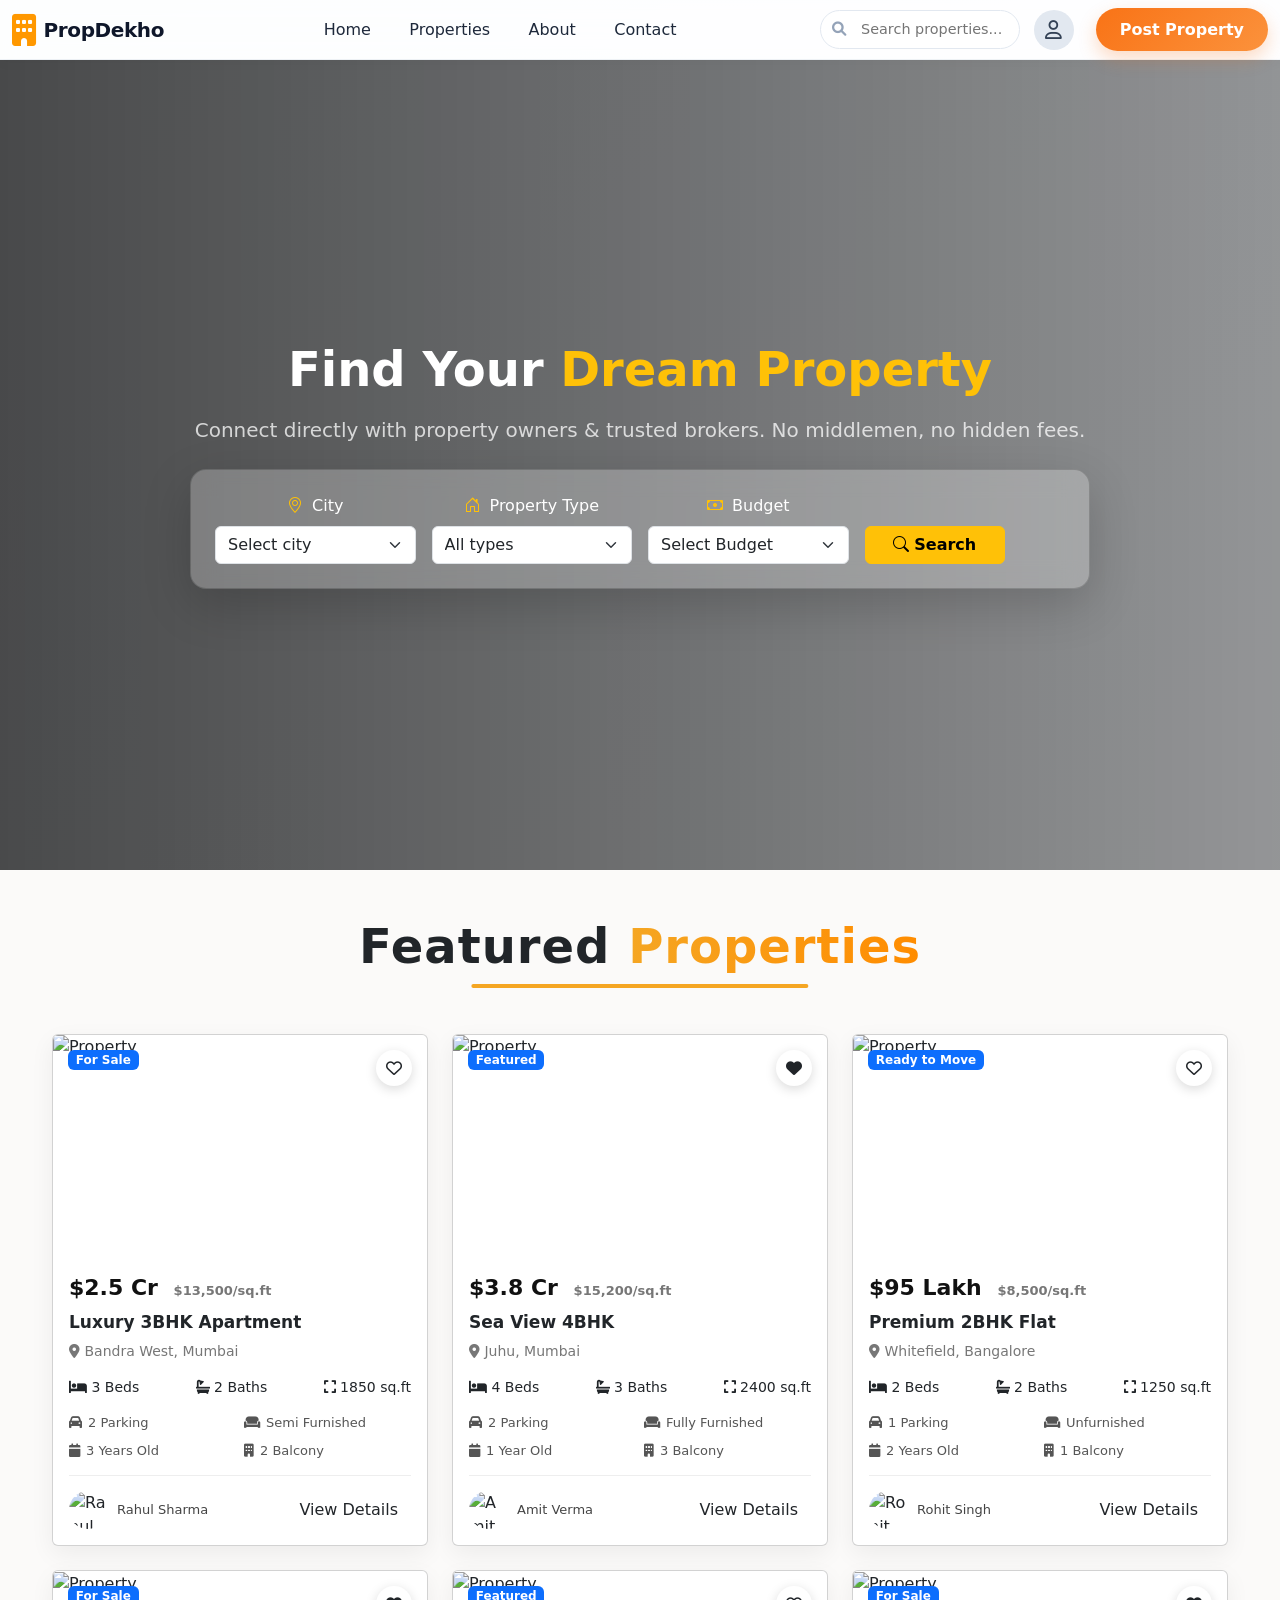
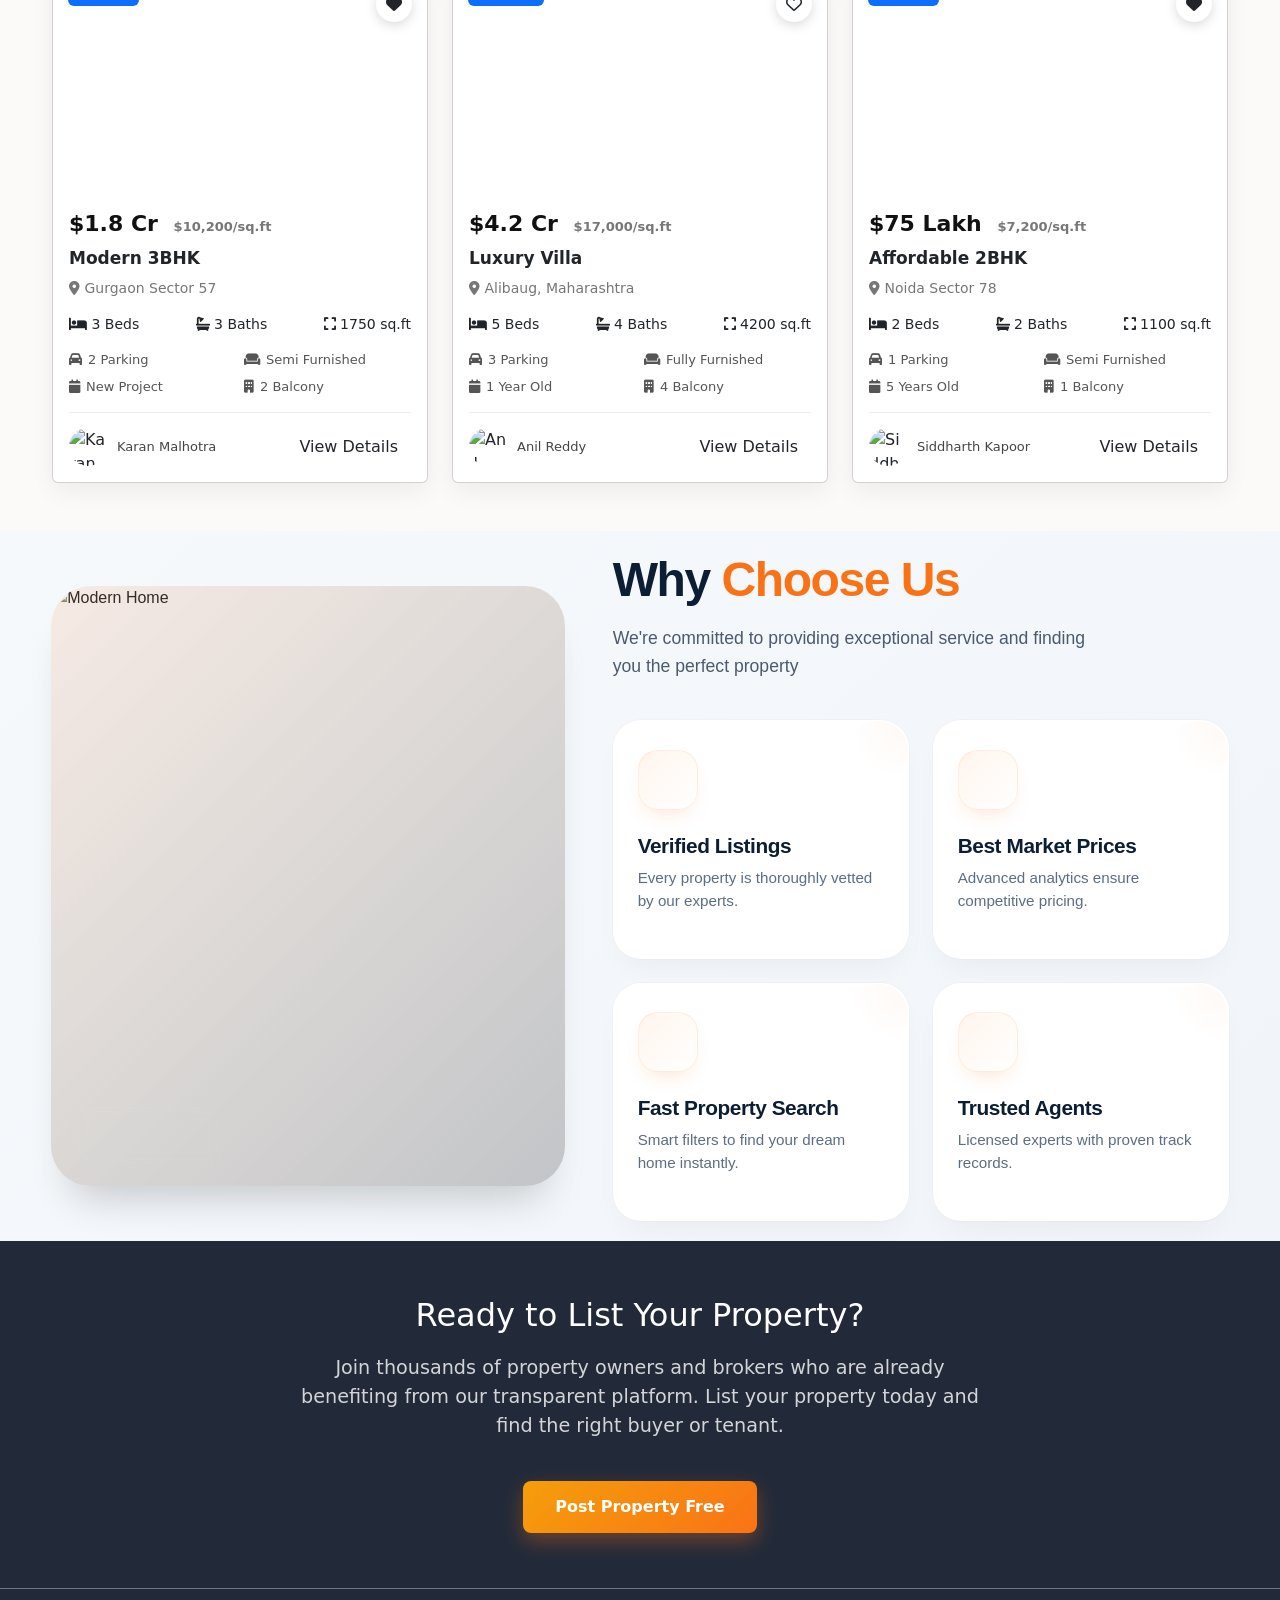
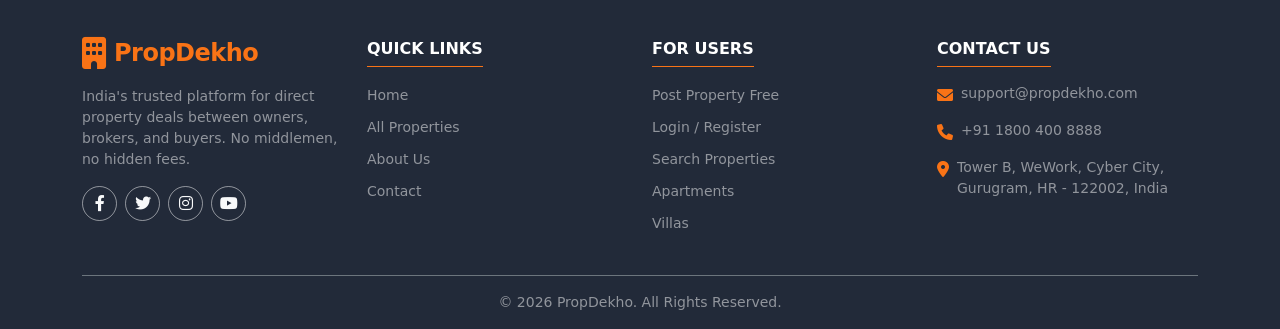
==== commit c7134fca: "Update index.html" ====
--- a/index.html
+++ b/index.html
@@ -191,7 +191,7 @@
             <a class="nav-link" href="#About"><span>About</span></a>
           </li>
           <li class="nav-item">
-            <a class="nav-link" href="#Contact"><span>Contact</span></a>
+            <a class="nav-link" href="contact.html"><span>Contact</span></a>
           </li>
         </ul>
         <!---------------------------------- Search bar (desktop)------------------------------->
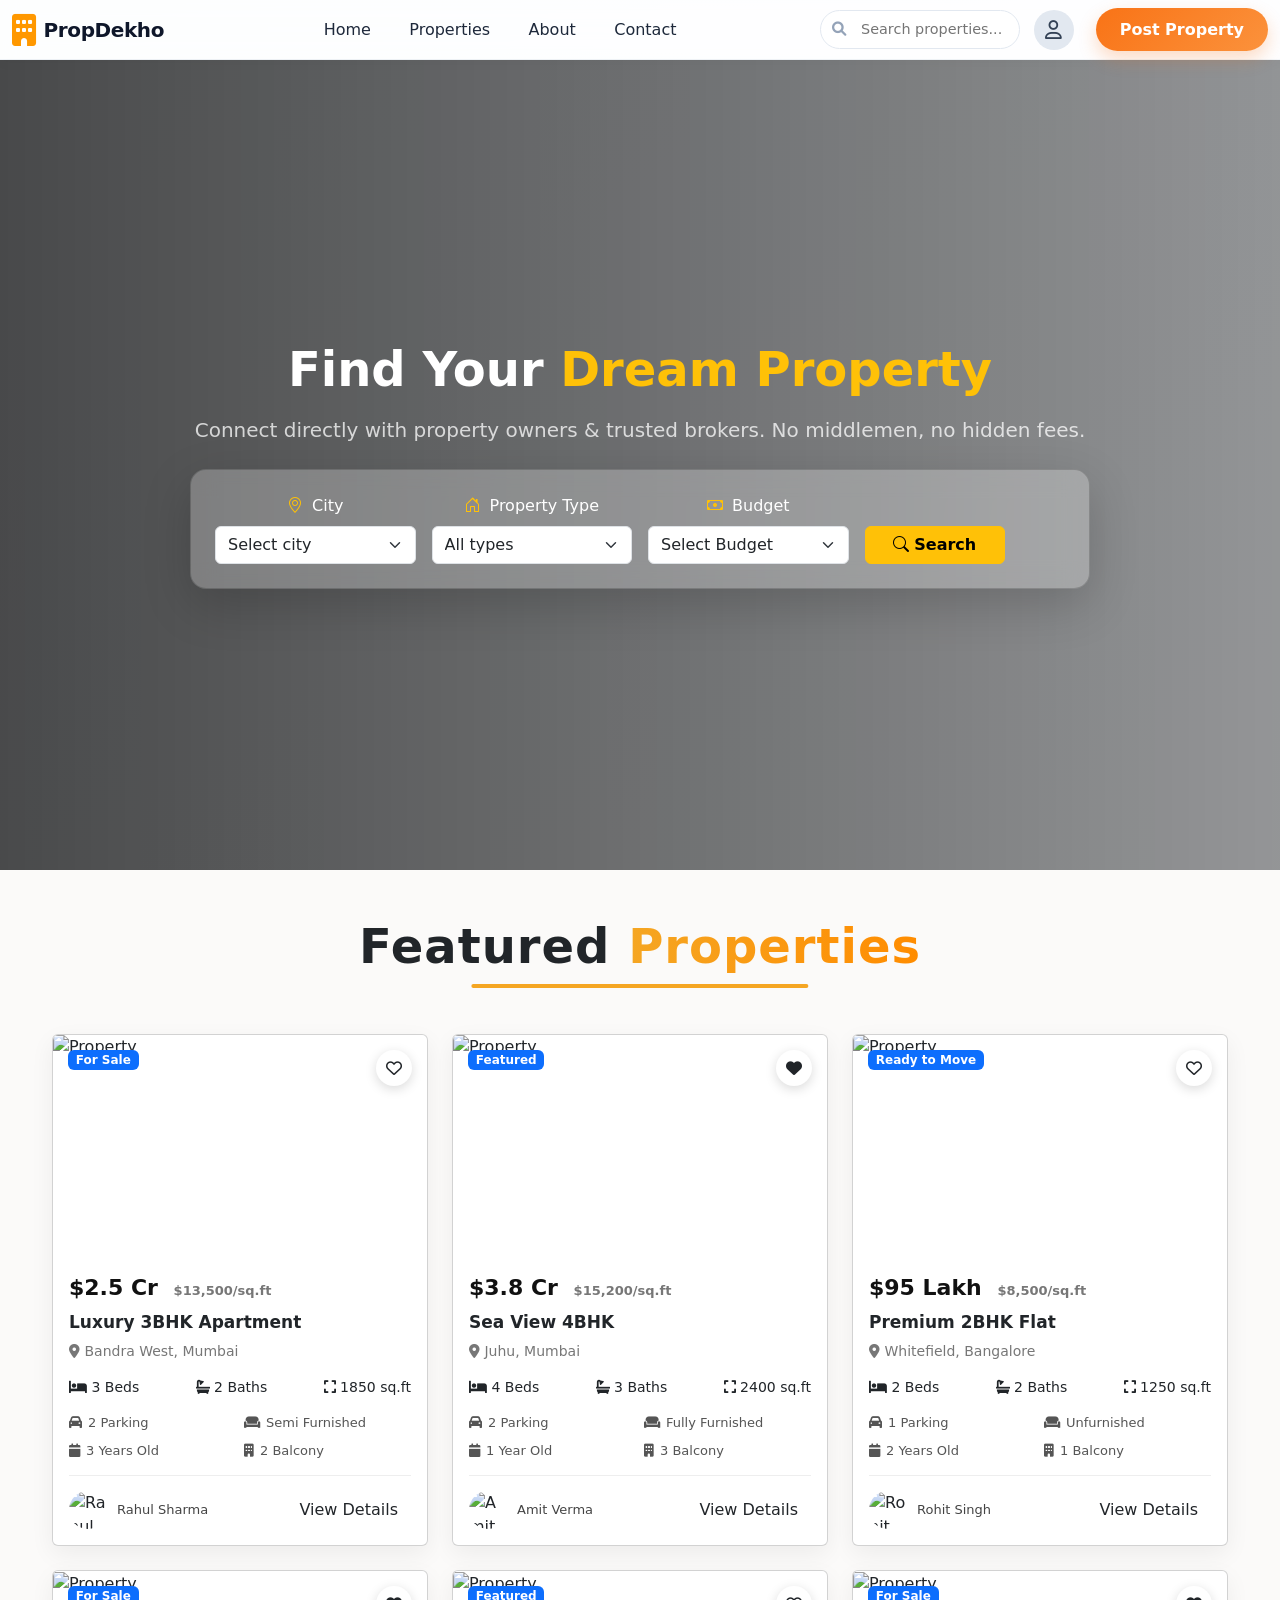
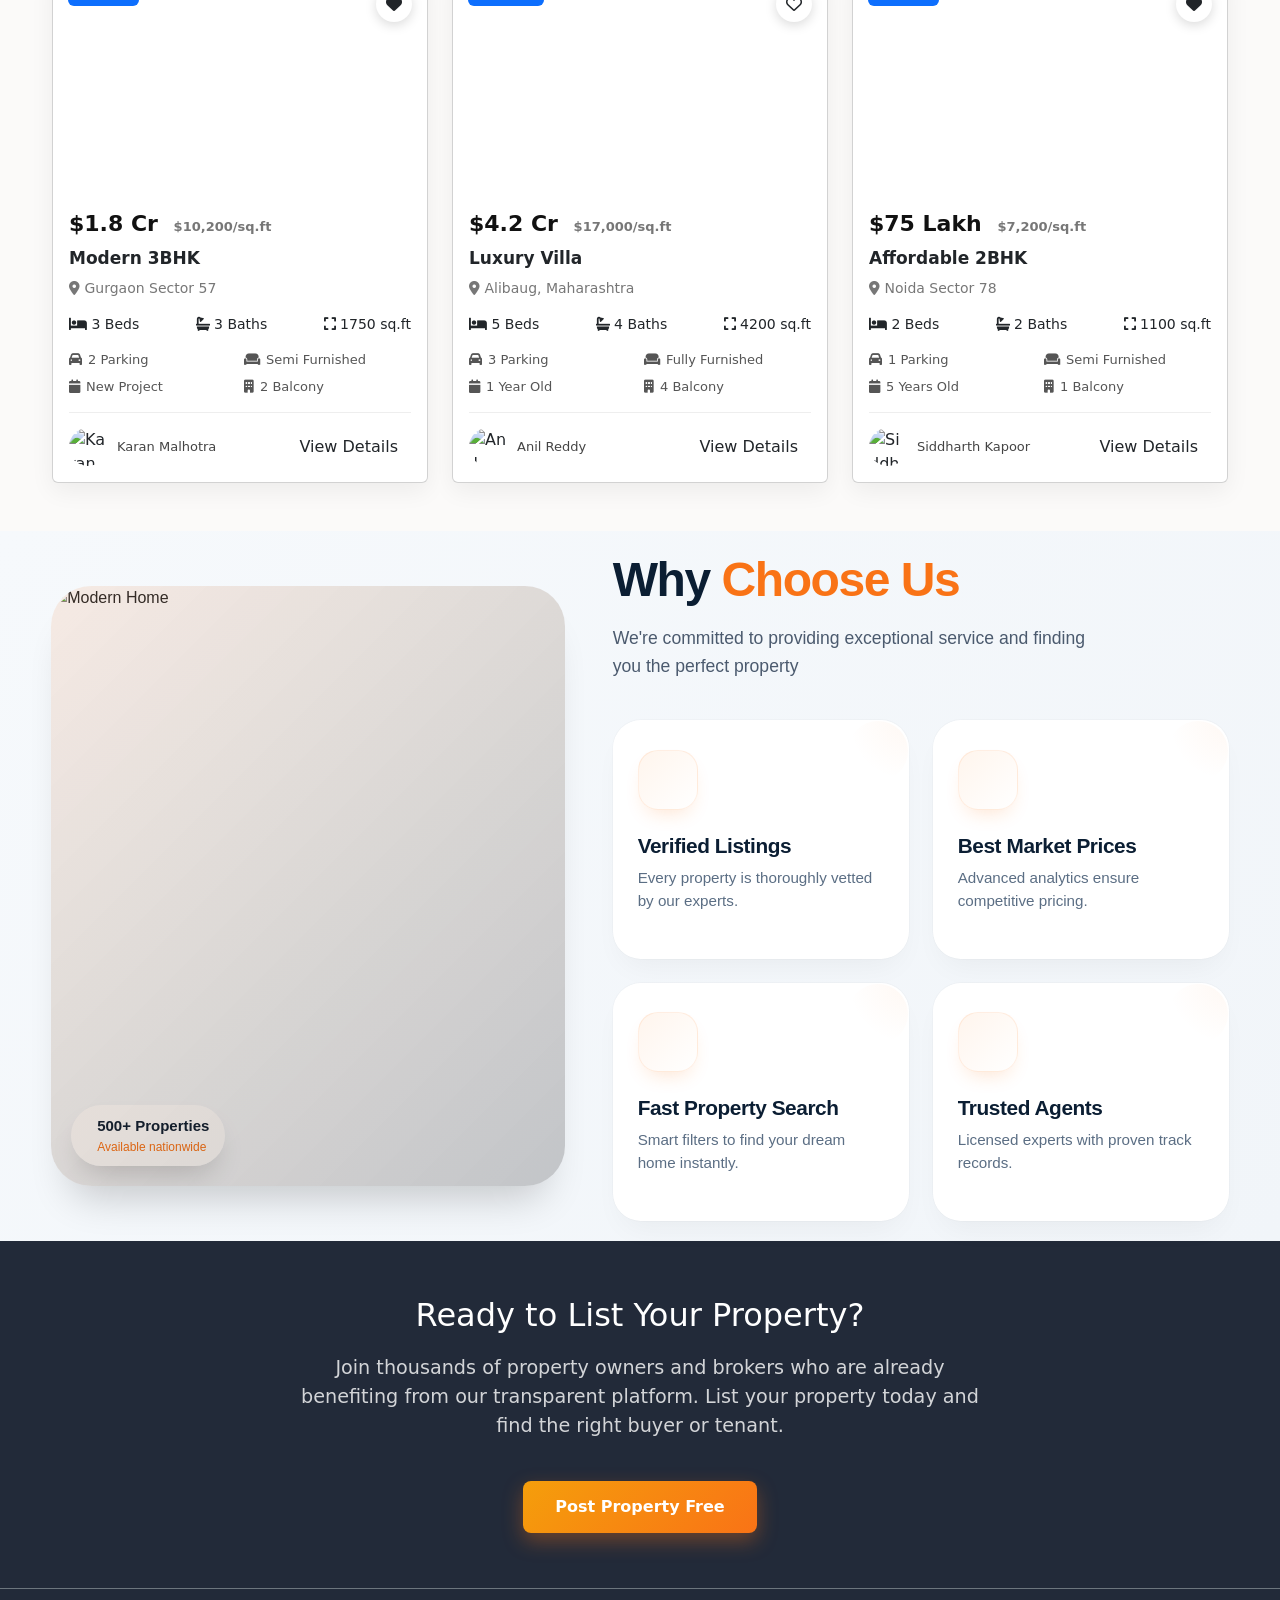
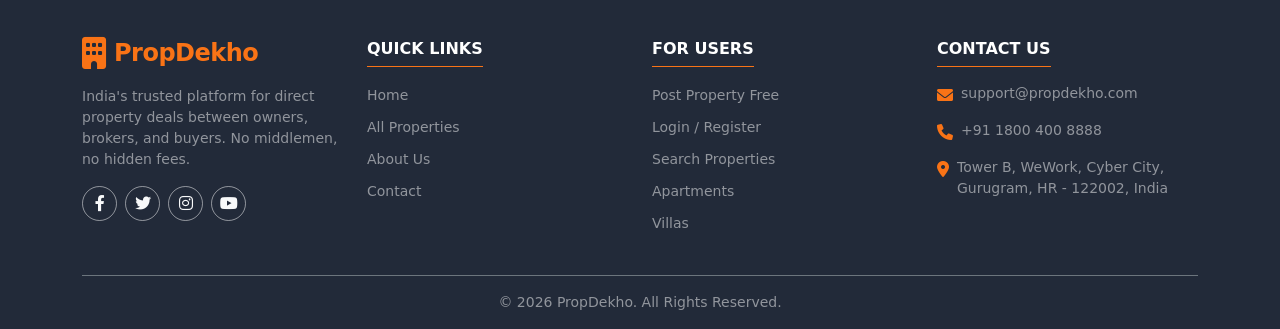
==== commit ede04435: "Update index.html" ====
--- a/index.html
+++ b/index.html
@@ -469,7 +469,7 @@
             <li class="mb-2"><a href="#hero" class="text-white-50 text-decoration-none small">Home</a></li>
             <li class="mb-2"><a href="#Properties" class="text-white-50 text-decoration-none small">All Properties</a></li>
             <li class="mb-2"><a href="#About" class="text-white-50 text-decoration-none small">About Us</a></li>
-            <li class="mb-2"><a href="#Contact" class="text-white-50 text-decoration-none small">Contact</a></li>
+            <li class="mb-2"><a href="index.html" class="text-white-50 text-decoration-none small">Contact</a></li>
           </ul>
         </div>
 
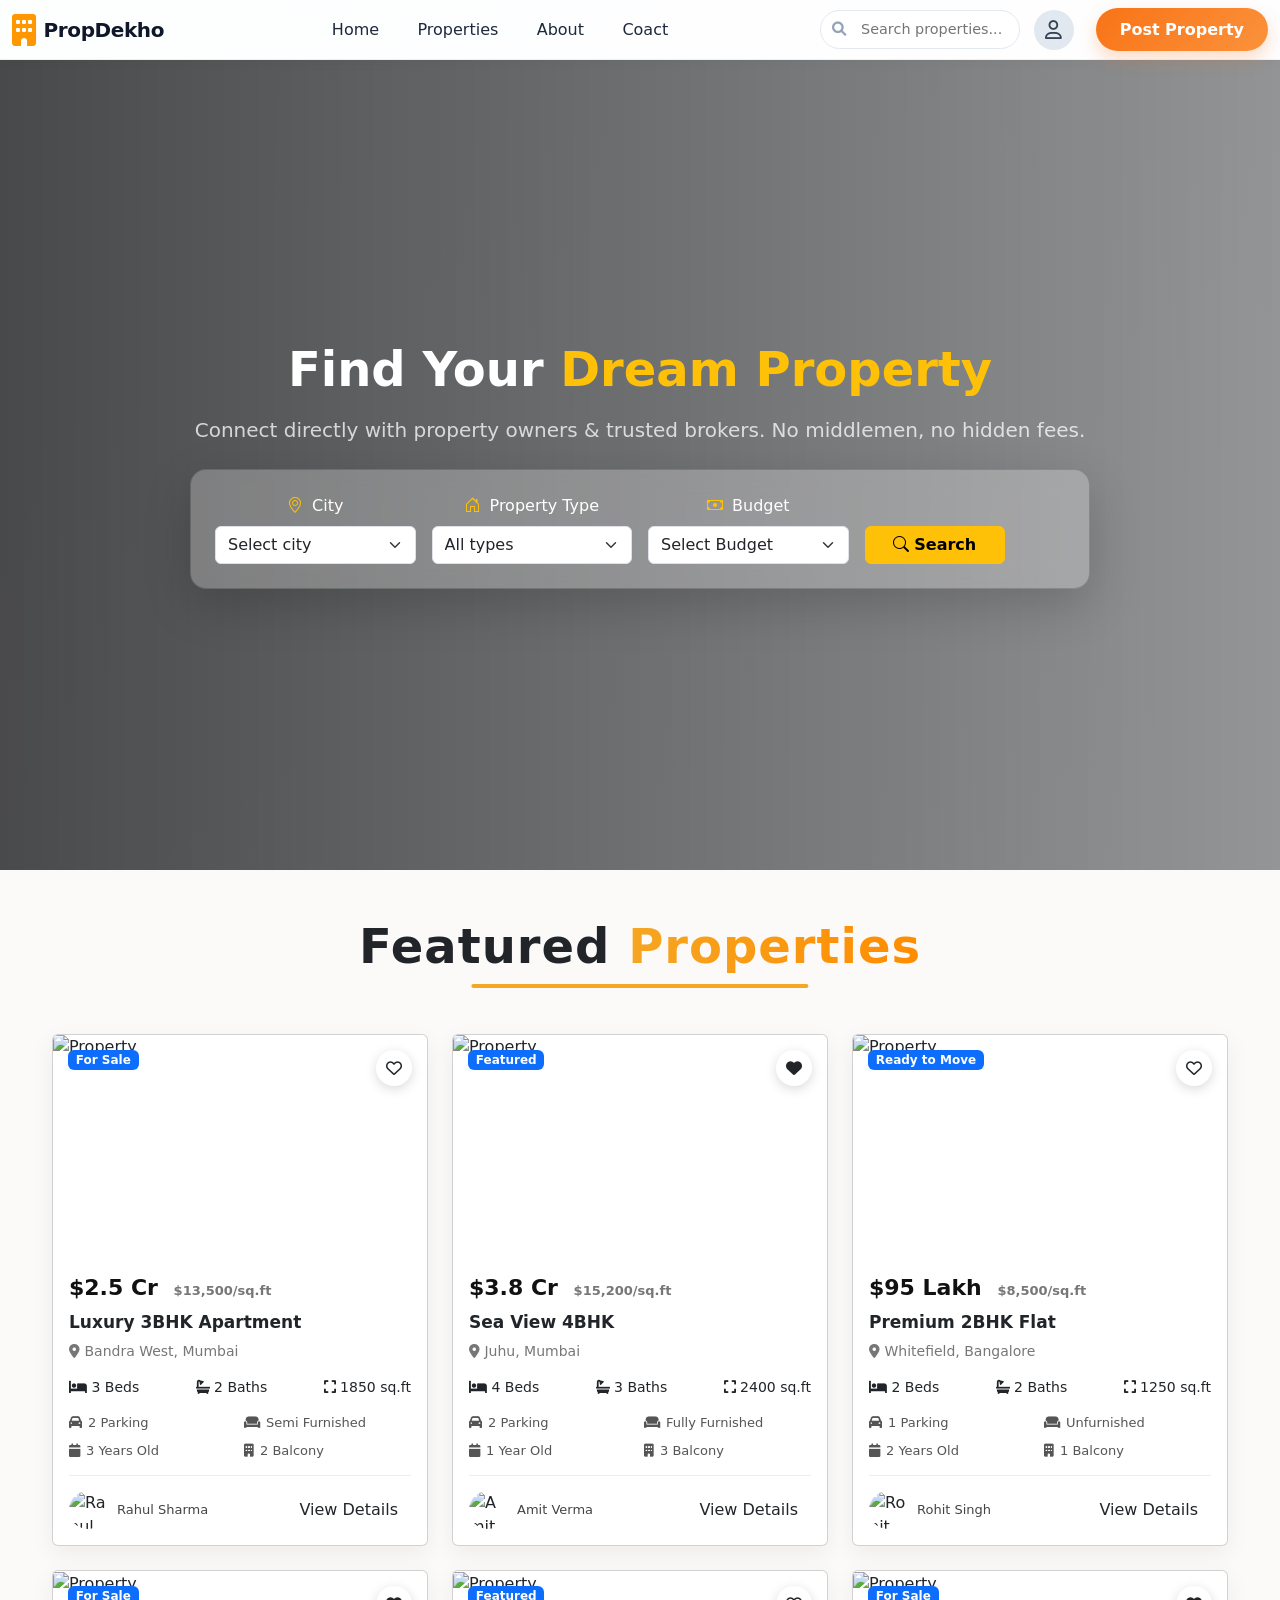
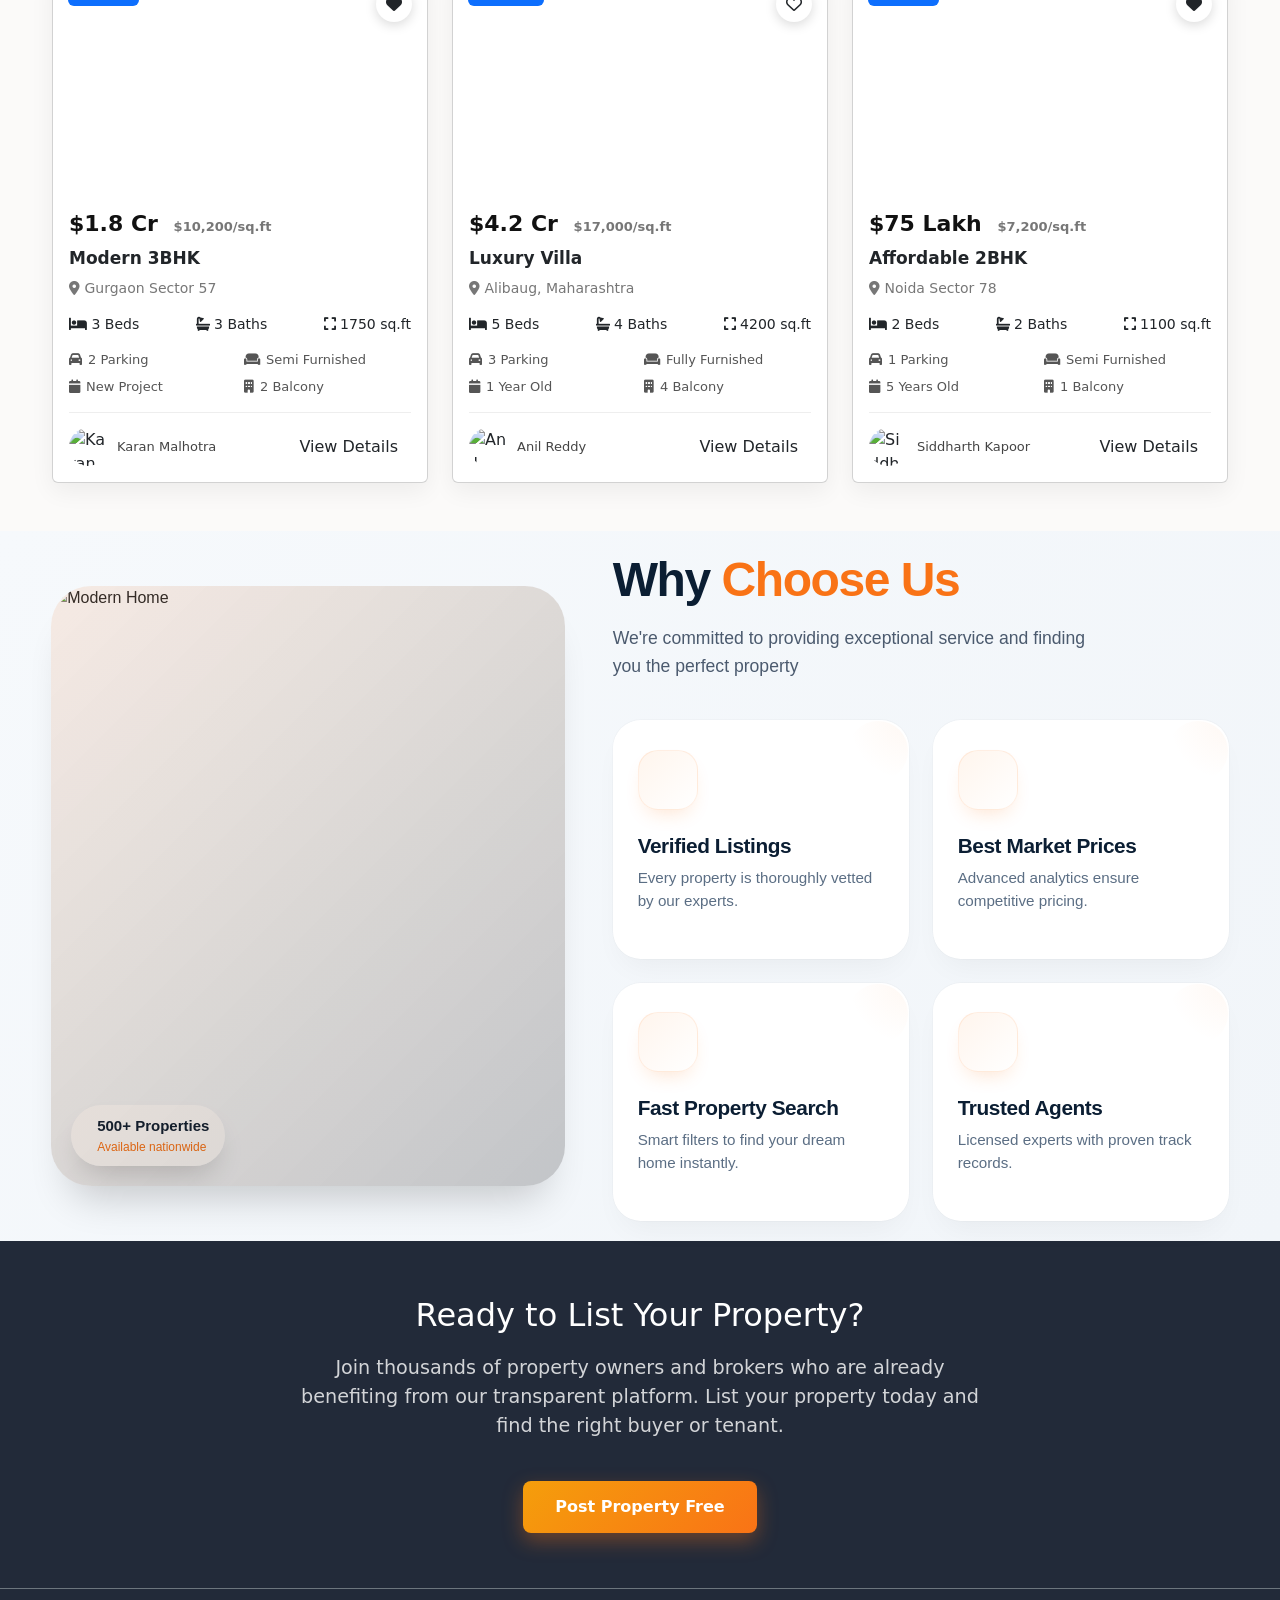
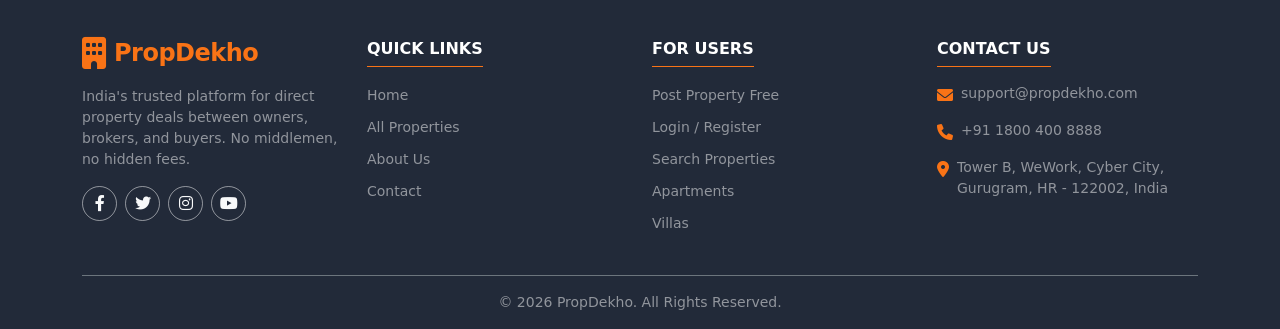
==== commit 9477f8a8: "Update index.html" ====
--- a/index.html
+++ b/index.html
@@ -191,7 +191,7 @@
             <a class="nav-link" href="#About"><span>About</span></a>
           </li>
           <li class="nav-item">
-            <a class="nav-link" href="contact.html"><span>Contact</span></a>
+            <a class="nav-link" href="contact.html"><span>Coact</span></a>
           </li>
         </ul>
         <!---------------------------------- Search bar (desktop)------------------------------->
@@ -216,7 +216,7 @@
             </ul>
           </div>
           <!----------------- Prominent post property button --------------->
-          <button class="btn-post ms-2">Post Property</button>
+          <button class="btn-post ms-2" href="post-property.html">Post Property</button>
         </div>
       </div>
     </div>
@@ -469,7 +469,7 @@
             <li class="mb-2"><a href="#hero" class="text-white-50 text-decoration-none small">Home</a></li>
             <li class="mb-2"><a href="#Properties" class="text-white-50 text-decoration-none small">All Properties</a></li>
             <li class="mb-2"><a href="#About" class="text-white-50 text-decoration-none small">About Us</a></li>
-            <li class="mb-2"><a href="index.html" class="text-white-50 text-decoration-none small">Contact</a></li>
+            <li class="mb-2"><a href="contact.html" class="text-white-50 text-decoration-none small">Contact</a></li>
           </ul>
         </div>
 
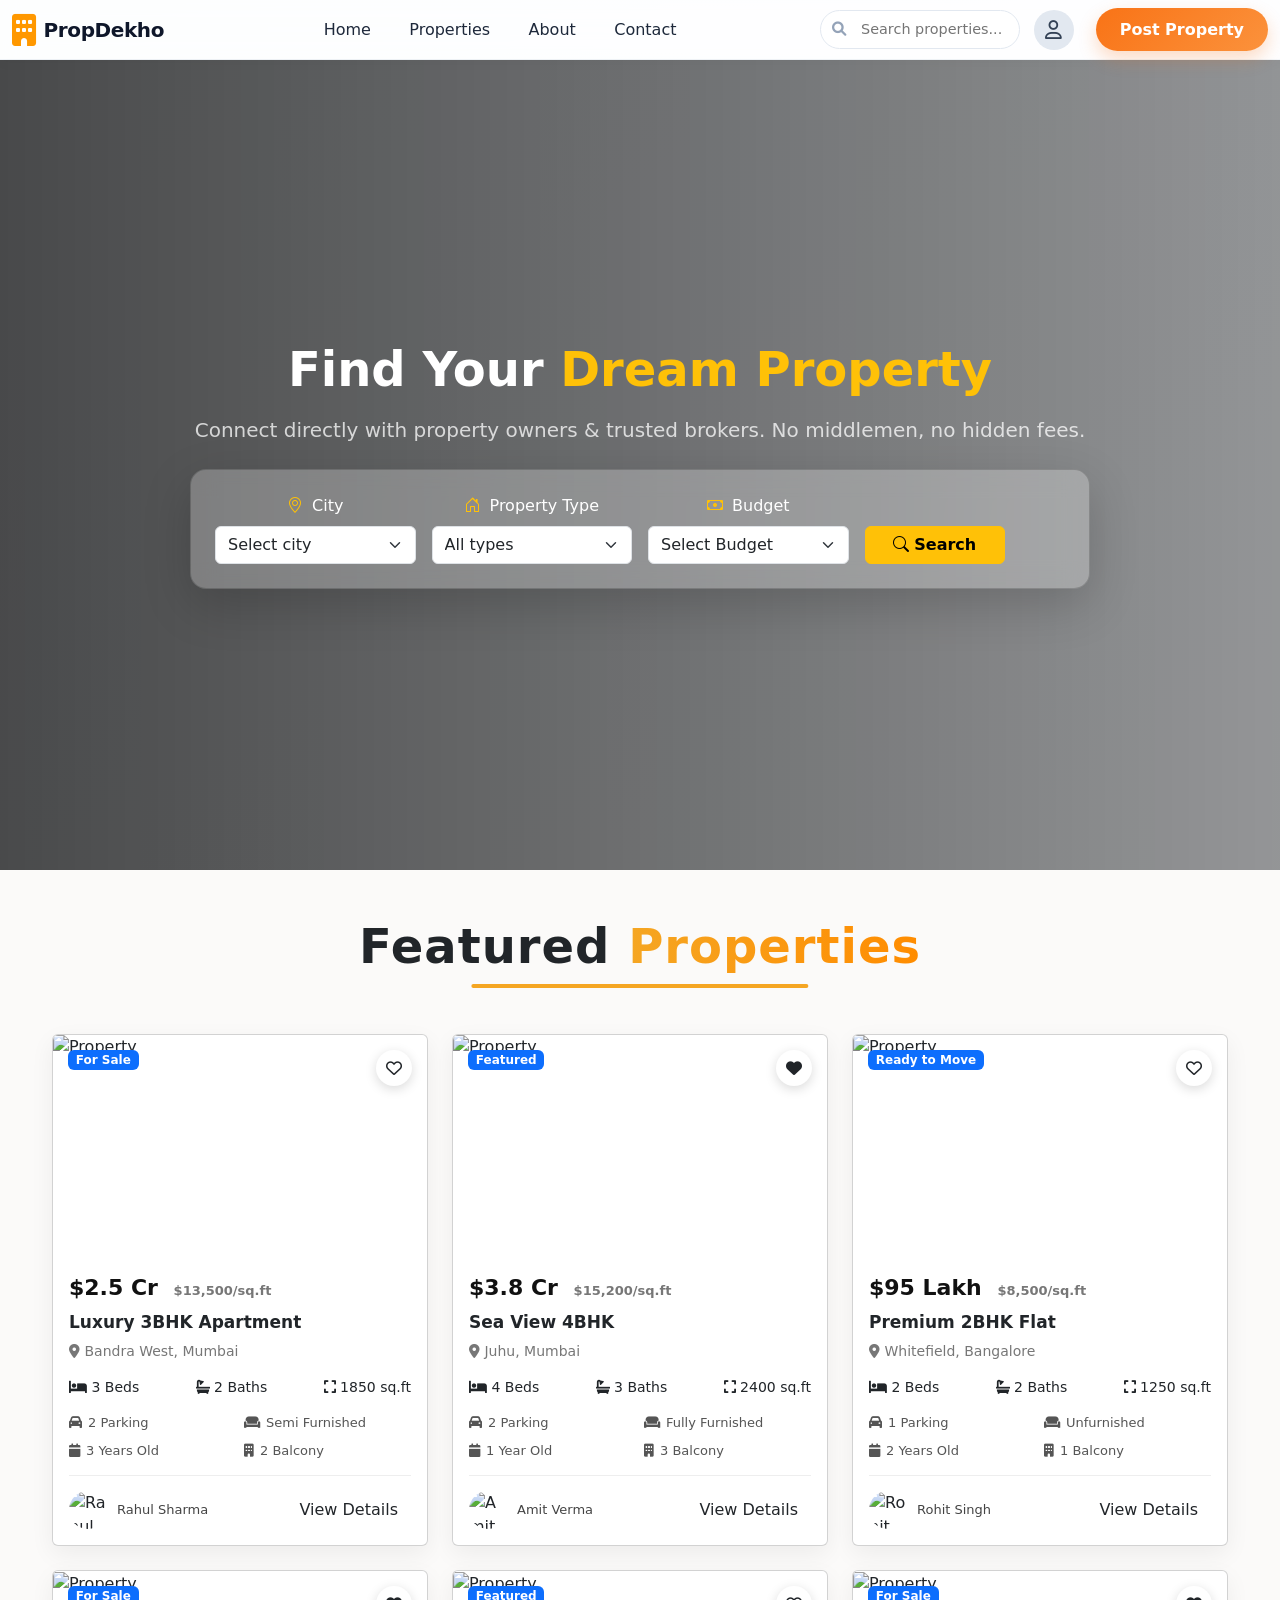
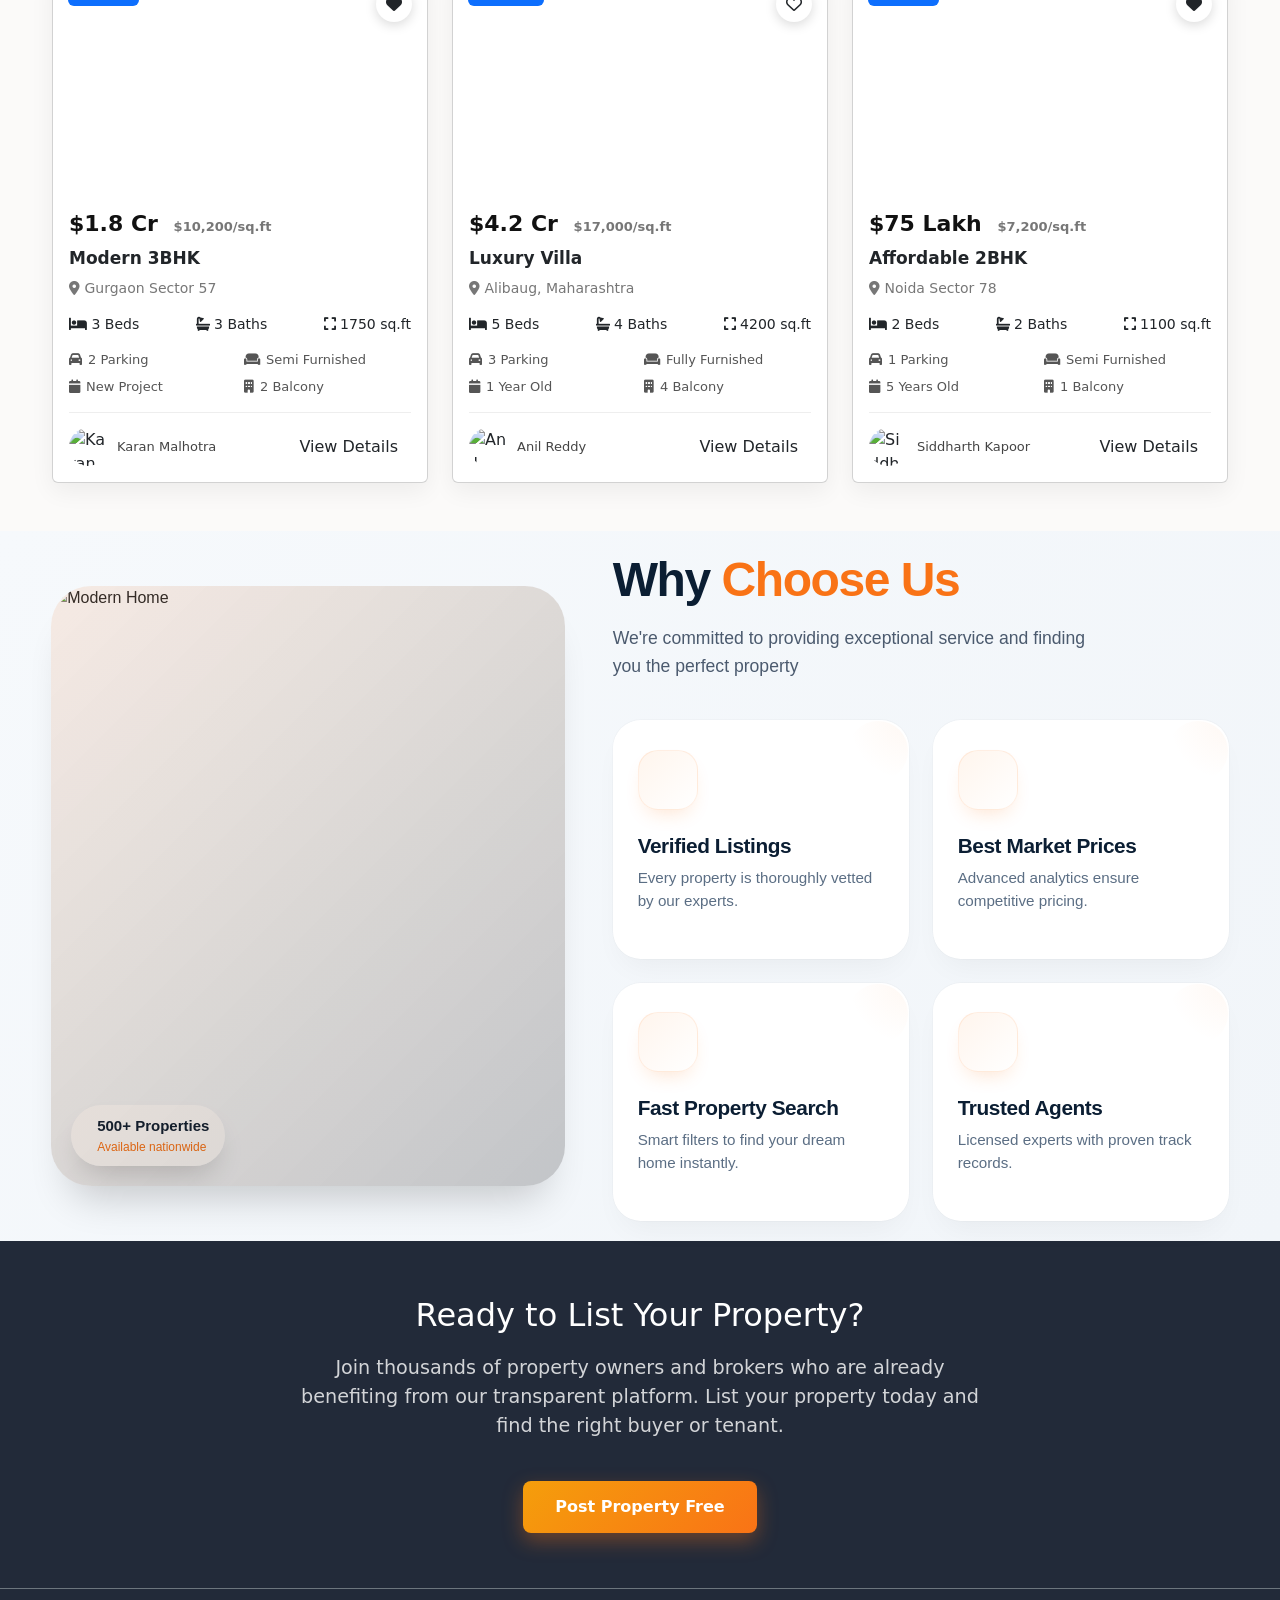
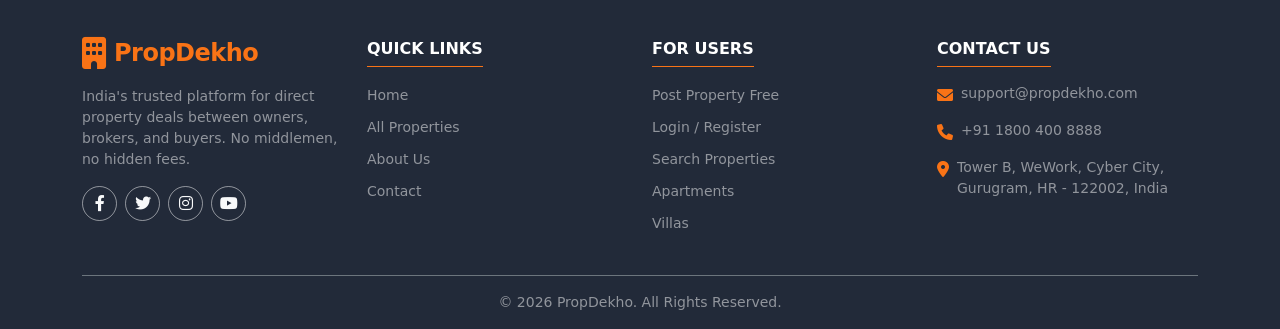
==== commit 8cab8d46: "Update index.html" ====
--- a/index.html
+++ b/index.html
@@ -191,7 +191,7 @@
             <a class="nav-link" href="#About"><span>About</span></a>
           </li>
           <li class="nav-item">
-            <a class="nav-link" href="contact.html"><span>Coact</span></a>
+            <a class="nav-link" href="contact.html"><span>Contact</span></a>
           </li>
         </ul>
         <!---------------------------------- Search bar (desktop)------------------------------->
